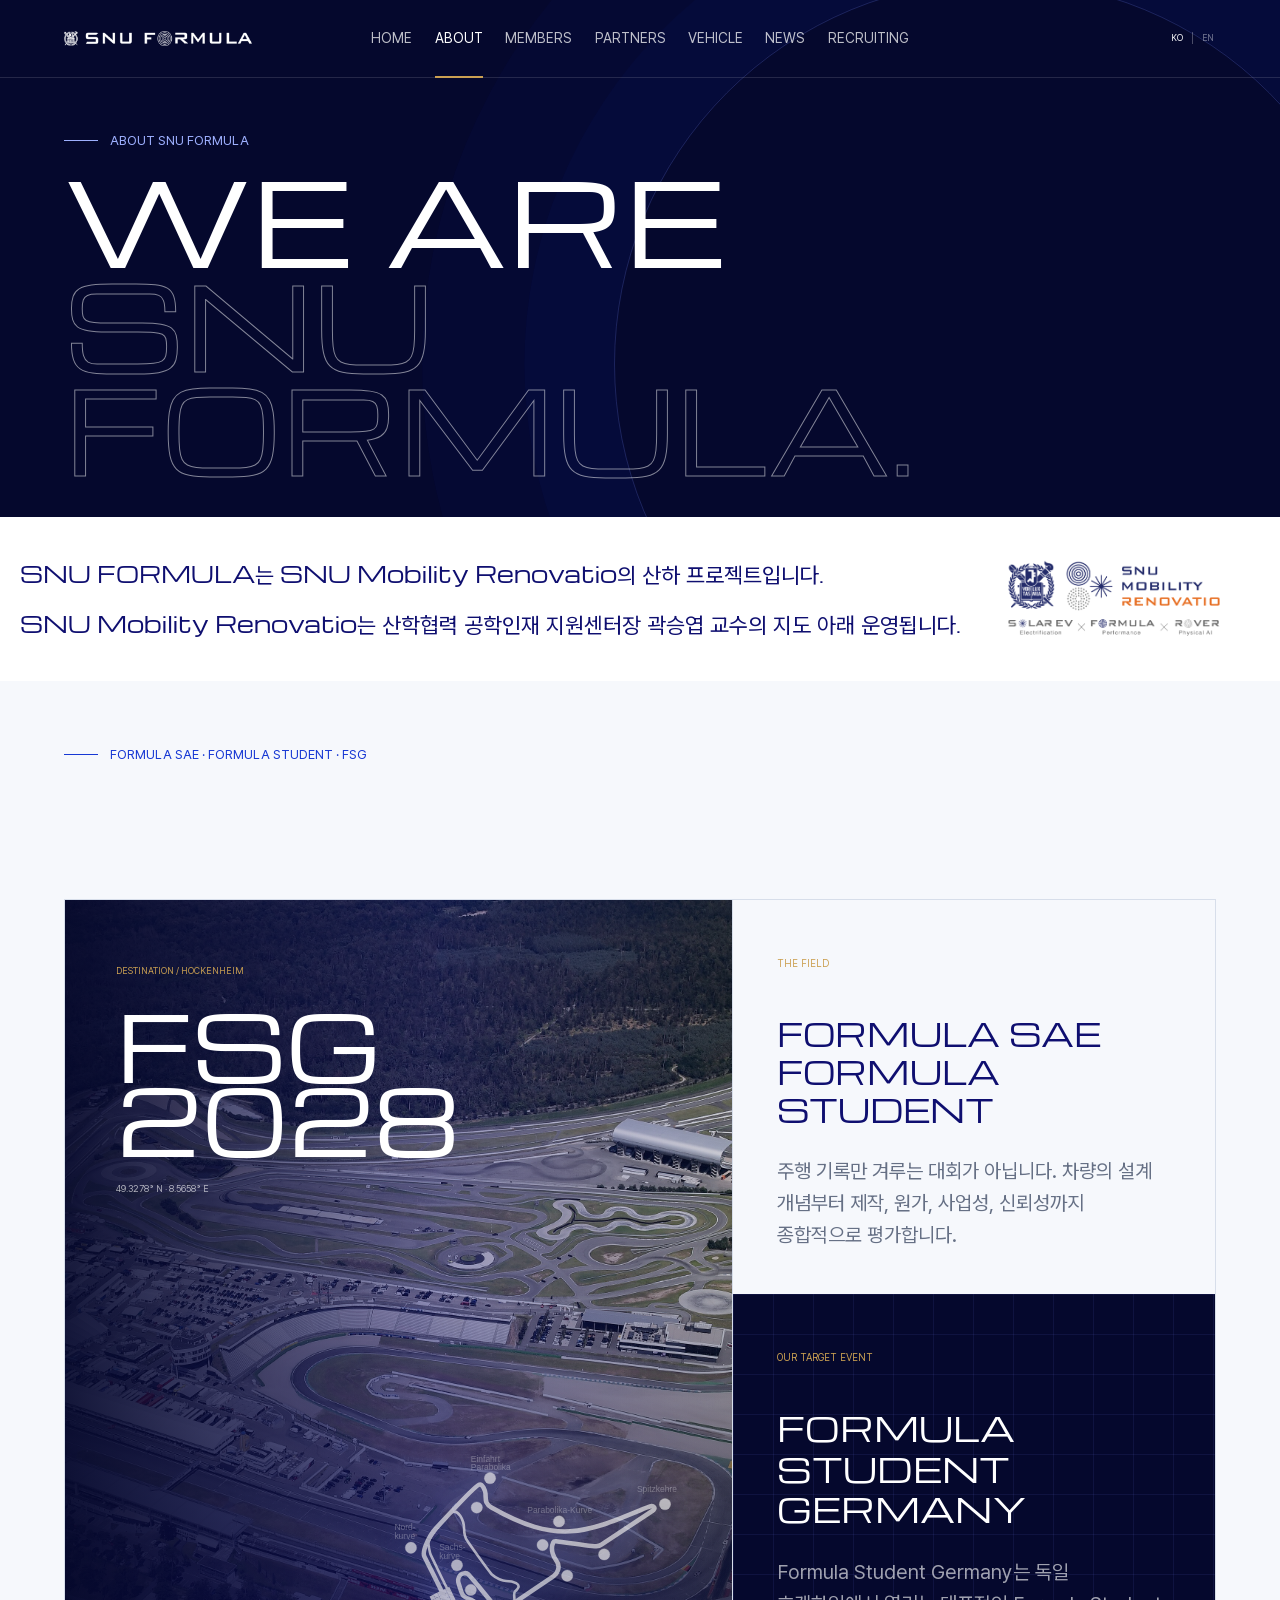
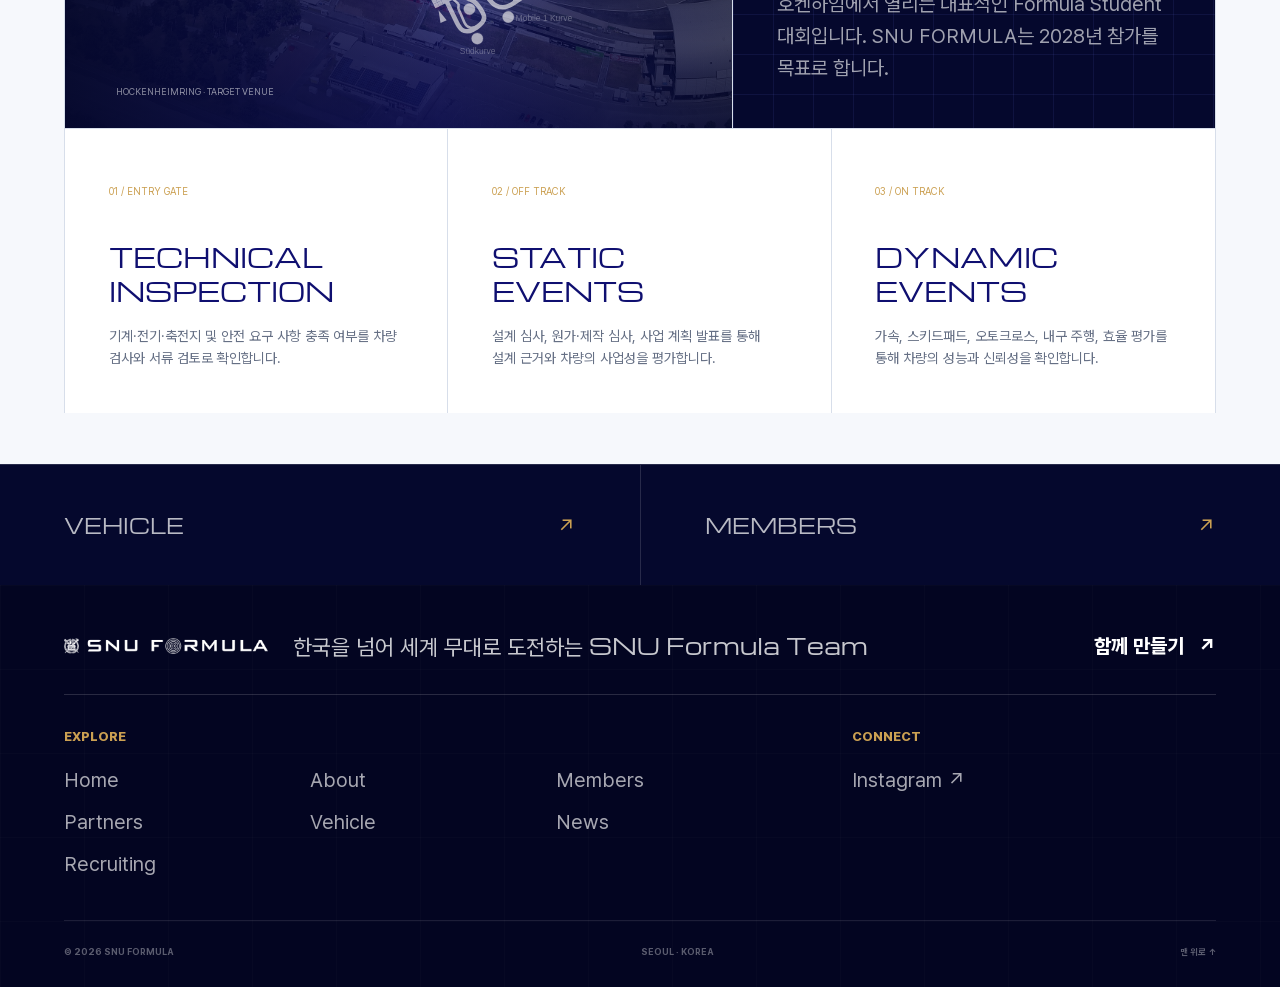
==== about/index.html @ 7030a5b3 "Polish copy and portraits and add recruitment status controls" ====
<!doctype html>
<html lang="ko">
  <head>
    <meta charset="utf-8">
    <meta name="viewport" content="width=device-width, initial-scale=1">
    <meta name="theme-color" content="#05082D">
    <meta name="description" content="SNU FORMULA 소개와 Formula SAE·Formula Student Germany 안내">
    <script>
      try {
        document.documentElement.lang =
          localStorage.getItem("snu-formula-language") || "ko";
      } catch (error) {
        document.documentElement.lang = "ko";
      }
    </script>
    <link rel="icon" href="/assets/logos/snu-formula-blue.png">
    <link rel="stylesheet" href="/assets/styles.css?v=20261012-8">
    <title>About | SNU FORMULA</title>
  </head>
  <body
    data-page="about"
    data-title-ko="About | SNU FORMULA"
    data-title-en="About | SNU FORMULA"
    data-description-ko="SNU FORMULA 소개와 Formula SAE·Formula Student Germany 안내."
    data-description-en="An introduction to SNU FORMULA, Formula SAE, and Formula Student Germany."
  >
    <a class="skip-link" href="#main">
      <span class="lang lang-ko">본문으로 이동</span>
      <span class="lang lang-en">Skip to content</span>
    </a>

    <main id="main" class="site-main">
      <section class="page-hero about-hero" id="top" aria-labelledby="about-title">
        <div class="hero-grid" aria-hidden="true"></div>
        <div class="container">
          <div class="eyebrow light">ABOUT SNU FORMULA</div>
          <h1 class="page-hero-title technical" id="about-title">
            WE ARE<br><span class="line">SNU FORMULA.</span>
          </h1>
        </div>
      </section>

      <section class="section about-affiliation" aria-label="SNU Mobility Renovatio">
        <div class="container about-affiliation-grid">
          <div class="about-affiliation-copy">
            <p><span class="lang lang-ko">SNU FORMULA는 SNU Mobility Renovatio의 산하 프로젝트입니다.</span><span class="lang lang-en">SNU FORMULA is a project under SNU Mobility Renovatio.</span></p>
            <p><span class="lang lang-ko">SNU Mobility Renovatio는 산학협력 공학인재 지원센터장 곽승엽 교수의 지도 아래 운영됩니다.</span><span class="lang lang-en">SNU Mobility Renovatio is advised by Professor Seung Yeop Kwak, Director of the University–Industry Liaison Center for Engineers.</span></p>
          </div>
          <div class="about-affiliation-logo"><img src="/assets/logos/snu-mobility-renovatio.png" alt="SNU Mobility Renovatio"></div>
        </div>
      </section>

      <section class="section paper" id="road-context" aria-label="Formula SAE, Formula Student, and FSG 2028">
        <div class="container">
          <div class="section-head">
            <div data-reveal>
              <div class="eyebrow">FORMULA SAE · FORMULA STUDENT · FSG</div>
            </div>
            <p data-reveal data-reveal-delay="1">
              <span class="lang lang-ko">Formula SAE와 Formula Student는 대학생 팀이 포뮬러형 차량을 직접 설계·제작·시험하고 전문가의 평가를 받는 국제 공학 경진대회입니다.</span>
              <span class="lang lang-en">Formula SAE and Formula Student are international engineering competitions in which university teams design, build, and test formula-style vehicles and present their work to expert judges.</span>
            </p>
          </div>
          <div class="competition-showcase">
            <figure class="competition-visual" data-reveal>
              <img class="competition-photo" src="/assets/img/fsg/hockenheim-aerial-2024.jpg" alt="Aerial view of Hockenheimring, the venue of Formula Student Germany">
              <div class="competition-photo-shade" aria-hidden="true"></div>
              <img class="competition-track" src="/assets/img/fsg/hockenheim-track.svg" alt="" aria-hidden="true">
              <div class="competition-visual-copy">
                <span>DESTINATION / HOCKENHEIM</span>
                <strong>FSG<br>2028</strong>
                <small>49.3278° N · 8.5658° E</small>
              </div>
              <figcaption>HOCKENHEIMRING · TARGET VENUE</figcaption>
            </figure>
            <div class="competition-family">
              <article class="competition-intro" data-reveal>
                <span>THE FIELD</span>
                <h3>FORMULA SAE<br>FORMULA STUDENT</h3>
                <p>
                  <span class="lang lang-ko">주행 기록만 겨루는 대회가 아닙니다. 차량의 설계 개념부터 제작, 원가, 사업성, 신뢰성까지 종합적으로 평가합니다.</span>
                  <span class="lang lang-en">This is more than a race against the clock. Teams present and defend their vehicles’ design, manufacturing, cost, business viability, and reliability.</span>
                </p>
              </article>
              <article class="competition-target" data-reveal data-reveal-delay="1">
                <span>OUR TARGET EVENT</span>
                <strong>FORMULA STUDENT<br>GERMANY</strong>
                <p>
                  <span class="lang lang-ko">Formula Student Germany는 독일 호켄하임에서 열리는 대표적인 Formula Student 대회입니다. SNU FORMULA는 2028년 참가를 목표로 합니다.</span>
                  <span class="lang lang-en">
                    Formula Student Germany is a leading Formula Student competition
                    held at Hockenheim. SNU FORMULA is targeting the 2028 event.
                  </span>
                </p>
              </article>
            </div>
          </div>
          <div class="competition-gates" aria-label="Formula Student competition structure">
            <article class="competition-gate" data-reveal>
              <span>01 / ENTRY GATE</span>
              <h3>TECHNICAL<br>INSPECTION</h3>
              <p>
                <span class="lang lang-ko">기계·전기·축전지 및 안전 요구 사항 충족 여부를 차량 검사와 서류 검토로 확인합니다.</span>
                <span class="lang lang-en">Vehicles and documentation are checked for compliance with mechanical, electrical, accumulator, and safety requirements.</span>
              </p>
            </article>
            <article class="competition-gate" data-reveal data-reveal-delay="1">
              <span>02 / OFF TRACK</span>
              <h3>STATIC<br>EVENTS</h3>
              <p>
                <span class="lang lang-ko">설계 심사, 원가·제작 심사, 사업 계획 발표를 통해 설계 근거와 차량의 사업성을 평가합니다.</span>
                <span class="lang lang-en">Engineering Design, Cost &amp; Manufacturing, and Business Plan assess the reasoning behind the design and its commercial viability.</span>
              </p>
            </article>
            <article class="competition-gate" data-reveal data-reveal-delay="2">
              <span>03 / ON TRACK</span>
              <h3>DYNAMIC<br>EVENTS</h3>
              <p>
                <span class="lang lang-ko">가속, 스키드패드, 오토크로스, 내구 주행, 효율 평가를 통해 차량의 성능과 신뢰성을 확인합니다.</span>
                <span class="lang lang-en">Acceleration, Skid Pad, Autocross, Endurance, and Efficiency assess vehicle performance and reliability.</span>
              </p>
            </article>
          </div>
        </div>
      </section>

      <nav class="page-jump" aria-label="Continue exploring">
        <a href="/vehicle/">
          <span class="page-jump-label">VEHICLE</span>
          <span aria-hidden="true">↗</span>
        </a>
        <a href="/team/">
          <span class="page-jump-label">MEMBERS</span>
          <span aria-hidden="true">↗</span>
        </a>
      </nav>
    </main>

    <script src="/assets/site.js?v=20261012-8" defer></script>
  </body>
</html>
---- assets/styles.css ----
@font-face {
  font-family: "Pretendard Variable";
  font-style: normal;
  font-weight: 45 920;
  font-display: swap;
  src: url("/assets/fonts/PretendardVariable.woff2") format("woff2-variations");
}

@font-face {
  font-family: Michroma;
  font-style: normal;
  font-weight: 400;
  font-display: swap;
  src: url("/assets/fonts/Michroma-Regular.ttf") format("truetype");
}

:root {
  --navy: #0f0f70;
  --deep: #05082d;
  --blue: #1738d4;
  --gold: #cba052;
  --white: #ffffff;
  --paper: #f6f8fc;
  --ink: #121826;
  --graphite: #2b303b;
  --muted: #667085;
  --line: #d7deea;
  --header-h: 78px;
  --content: 1440px;
  --gutter: clamp(20px, 5vw, 80px);
  --section-space: clamp(36px, 4vw, 60px);
  --radius-sm: 8px;
  --radius-md: 16px;
  --radius-lg: 28px;
  --ease: cubic-bezier(0.22, 1, 0.36, 1);
  --font-site: "Pretendard Variable", sans-serif;
  --font-brand: Michroma, "Pretendard Variable", sans-serif;
}

*,
*::before,
*::after {
  box-sizing: border-box;
}

html {
  scroll-behavior: smooth;
  background: var(--deep);
}

html[lang="ko"] .lang-en,
html[lang="en"] .lang-ko {
  display: none !important;
}

body {
  margin: 0;
  color: var(--ink);
  background: var(--white);
  font-family: var(--font-site);
  font-synthesis: none;
  font-size: 20px;
  line-height: 1.6;
  letter-spacing: 0;
  word-break: keep-all;
  overflow-x: hidden;
  opacity: 1;
}

body.menu-open {
  overflow: hidden;
}

img,
svg {
  display: block;
  max-width: 100%;
}

/* One mask cut straight from the official lockup, so crest-to-SNU and
   SNU-to-FORMULA spacing is whatever the artwork says rather than something
   reassembled from three separate pieces. Aspect ratio is the artwork's own
   ink bounding box (7930 x 622). */
.snu-formula-wordmark {
  --wordmark-color: var(--white);
  display: block;
  width: 100%;
  aspect-ratio: 7930 / 622;
  background: var(--wordmark-color);
  -webkit-mask: url("/assets/logos/snu-formula-lockup.png") left center / contain no-repeat;
  mask: url("/assets/logos/snu-formula-lockup.png") left center / contain no-repeat;
}

.snu-formula-wordmark.pale {
  --wordmark-color: #aebbff;
}

.snu-formula-wordmark.gold {
  --wordmark-color: var(--gold);
}

.snu-formula-wordmark.navy {
  --wordmark-color: var(--navy);
}

.youngone-wordmark {
  display: block;
  width: 130px;
  aspect-ratio: 1600 / 159;
  background: #1d2a50;
  -webkit-mask: url("/assets/sponsors/youngone-official.png") center / contain no-repeat;
  mask: url("/assets/sponsors/youngone-official.png") center / contain no-repeat;
}

button,
a {
  -webkit-tap-highlight-color: transparent;
}

button {
  color: inherit;
  font: inherit;
}

a {
  color: inherit;
  text-decoration: none;
}

p,
h1,
h2,
h3,
h4 {
  margin: 0;
}

h1,
h2,
h3,
h4 {
  font-family: var(--font-brand);
}

ul {
  margin: 0;
  padding: 0;
  list-style: none;
}

:focus-visible {
  outline: 3px solid var(--gold);
  outline-offset: 4px;
}

::selection {
  color: var(--white);
  background: var(--blue);
}

/* Opening logo animation. Injected by site.js only on the first page view of
   a session, so no-JS and reduced-motion visitors never see it. */
.intro-veil {
  position: fixed;
  z-index: 4000;
  inset: 0;
  display: grid;
  place-items: center;
  background: var(--deep);
  opacity: 1;
  transition: opacity 0.8s var(--ease);
}

.intro-veil.is-leaving {
  opacity: 0;
  pointer-events: none;
}

.intro-mark {
  width: min(64vw, 520px);
  animation: intro-mark-in 1.15s var(--ease) both;
}

@keyframes intro-mark-in {
  from {
    opacity: 0;
    transform: scale(0.93);
  }
  to {
    opacity: 1;
    transform: scale(1);
  }
}

body.intro-active {
  overflow: hidden;
}

.skip-link {
  position: fixed;
  z-index: 3000;
  top: 12px;
  left: 12px;
  padding: 12px 18px;
  color: var(--deep);
  background: var(--white);
  transform: translateY(-150%);
  transition: transform 0.2s ease;
}

.skip-link:focus {
  transform: translateY(0);
}

.site-header {
  position: fixed;
  z-index: 1000;
  top: 0;
  left: 0;
  display: grid;
  width: 100%;
  height: var(--header-h);
  padding: 0 var(--gutter);
  grid-template-columns: 1fr auto 1fr;
  column-gap: clamp(12px, 1.5vw, 24px);
  align-items: center;
  color: var(--white);
  border-bottom: 1px solid rgba(255, 255, 255, 0.13);
  transition:
    height 0.3s ease,
    background 0.3s ease,
    backdrop-filter 0.3s ease;
}

.site-header.is-scrolled {
  height: 68px;
  background: rgba(5, 8, 45, 0.91);
  backdrop-filter: blur(18px);
}

.brand-link {
  width: clamp(188px, 14vw, 225px);
}

.footer-logo {
  width: clamp(188px, 16vw, 252px);
}

.brand-link .snu-formula-wordmark,
.footer-logo .snu-formula-wordmark {
  width: 100%;
}

.desktop-nav {
  display: flex;
  height: 100%;
  align-items: center;
  gap: clamp(14px, 1.75vw, 30px);
}

.desktop-nav a {
  position: relative;
  display: flex;
  height: 100%;
  align-items: center;
  color: rgba(255, 255, 255, 0.74);
  font-family: var(--font-site);
  font-size: 14px;
  font-weight: 400;
}

.desktop-nav a::after {
  position: absolute;
  right: 0;
  bottom: -1px;
  left: 0;
  height: 2px;
  background: var(--gold);
  content: "";
  transform: scaleX(0);
  transform-origin: right;
  transition: transform 0.3s var(--ease);
}

.desktop-nav a:hover,
.desktop-nav a[aria-current="page"] {
  color: var(--white);
}

.desktop-nav a:hover::after,
.desktop-nav a[aria-current="page"]::after {
  transform: scaleX(1);
  transform-origin: left;
}

.header-actions {
  display: flex;
  justify-content: flex-end;
  align-items: center;
  gap: 22px;
}

.language-switch {
  display: flex;
  align-items: center;
  gap: 7px;
  font-family: var(--font-site);
}

.language-switch span {
  width: 1px;
  height: 12px;
  background: rgba(255, 255, 255, 0.28);
}

.language-switch button {
  padding: 8px 2px;
  color: rgba(255, 255, 255, 0.46);
  border: 0;
  background: transparent;
  font-size: 9px;
  font-weight: 400;
  cursor: pointer;
}

.language-switch button[aria-pressed="true"] {
  color: var(--white);
}

.menu-button {
  display: none;
  width: 46px;
  height: 46px;
  padding: 0;
  border: 0;
  background: transparent;
  cursor: pointer;
}

.menu-button span {
  display: block;
  width: 26px;
  height: 2px;
  margin: 6px auto;
  background: var(--white);
  transition: transform 0.3s var(--ease);
}

.menu-open .menu-button span:first-child {
  transform: translateY(4px) rotate(45deg);
}

.menu-open .menu-button span:last-child {
  transform: translateY(-4px) rotate(-45deg);
}

.mobile-menu {
  position: fixed;
  z-index: 900;
  inset: 0;
  display: none;
  padding: calc(var(--header-h) + 40px) var(--gutter) 34px;
  color: var(--white);
  background: var(--deep);
  opacity: 0;
  overflow-y: auto;
  pointer-events: none;
  transition: opacity 0.25s ease;
}

.mobile-menu-grid,
.footer-gridlines {
  position: absolute;
  inset: 0;
  opacity: 0.24;
  background-image:
    linear-gradient(rgba(255, 255, 255, 0.07) 1px, transparent 1px),
    linear-gradient(90deg, rgba(255, 255, 255, 0.07) 1px, transparent 1px);
  background-size: 84px 84px;
  pointer-events: none;
}

.mobile-menu nav,
.mobile-menu-foot {
  position: relative;
  z-index: 1;
}

.mobile-menu nav a {
  display: grid;
  padding: 16px 0;
  grid-template-columns: 44px 1fr;
  align-items: center;
  border-bottom: 1px solid rgba(255, 255, 255, 0.15);
  font-family: var(--font-brand);
  font-size: clamp(28px, 8vw, 48px);
  font-weight: 700;
}

.mobile-menu nav a > span:first-child {
  color: var(--gold);
  font-family: var(--font-site);
  font-size: 10px;
}

.mobile-menu-foot {
  display: flex;
  margin-top: auto;
  justify-content: space-between;
  gap: 20px;
  color: rgba(255, 255, 255, 0.5);
  font-family: var(--font-site);
  font-size: 9px;
  font-weight: 700;
}

.scroll-progress {
  position: fixed;
  z-index: 1100;
  top: 0;
  left: 0;
  width: 100%;
  height: 2px;
  pointer-events: none;
}

.scroll-progress span {
  display: block;
  width: 100%;
  height: 100%;
  background: var(--gold);
  transform: scaleX(0);
  transform-origin: left;
}

.site-main {
  overflow: clip;
}

.container {
  width: min(calc(100% - var(--gutter) * 2), var(--content));
  margin: 0 auto;
}

.section {
  position: relative;
  padding: var(--section-space) 0;
}

.section.paper {
  background: var(--paper);
}

.section.dark {
  color: var(--white);
  background: var(--deep);
}

.section.navy {
  color: var(--white);
  background: var(--navy);
}

/* Headings run full width and the supporting line sits underneath, so long
   Korean titles are never squeezed into a narrow column. */
.section-head {
  display: block;
  margin-bottom: clamp(20px, 2.5vw, 32px);
}

.section-head.compact {
  margin-bottom: 36px;
}

.section-head p {
  max-width: 640px;
  margin-top: clamp(20px, 2vw, 30px);
  color: var(--muted);
  font-size: clamp(18px, 1.5vw, 22px);
}

.dark .section-head p,
.navy .section-head p {
  color: rgba(255, 255, 255, 0.62);
}

.eyebrow {
  display: inline-flex;
  margin-bottom: 16px;
  align-items: center;
  gap: 12px;
  color: var(--blue);
  font-family: var(--font-site);
  font-size: clamp(13px, 1vw, 15px);
  font-weight: 400;
  line-height: 1.5;
}

.eyebrow::before {
  width: 34px;
  height: 1px;
  background: currentColor;
  content: "";
}

.eyebrow.light {
  color: #9eb0ff;
}

.eyebrow.gold {
  color: var(--gold);
}

.display {
  max-width: 1100px;
  font-size: clamp(44px, 6.7vw, 110px);
  font-weight: 800;
  line-height: 0.96;
}

.display span {
  color: var(--blue);
}

.section-title {
  max-width: 940px;
  color: var(--navy);
  font-size: clamp(36px, 4.8vw, 76px);
  font-weight: 800;
  line-height: 1.07;
}

.dark .section-title,
.navy .section-title {
  color: var(--white);
}

.section-title .accent {
  color: var(--blue);
}

@media (min-width: 761px) {
  html[lang="en"] .section-head .section-title {
    font-size: clamp(34px, 3.7vw, 60px);
  }
}

.dark .section-title .accent,
.navy .section-title .accent {
  color: #91a6ff;
}
.mini-label,
.source-note {
  color: var(--blue);
  font-family: var(--font-site);
  font-size: 10px;
  font-weight: 400;
}

.source-note {
  margin-top: 24px;
  color: var(--muted);
  text-align: right;
}

.technical {
  font-family: var(--font-brand);
}

.button-row {
  display: flex;
  margin-top: 28px;
  flex-wrap: wrap;
  gap: 12px;
}

.button {
  position: relative;
  display: inline-flex;
  min-height: 52px;
  padding: 0 24px;
  align-items: center;
  justify-content: center;
  gap: 18px;
  overflow: hidden;
  border: 1px solid transparent;
  font-family: var(--font-site);
  font-size: 12px;
  font-weight: 800;
  transition:
    transform 0.2s ease,
    background 0.2s ease,
    color 0.2s ease;
}

.button:hover {
  transform: translateY(-2px);
}

.button.primary {
  color: var(--white);
  background: var(--blue);
}

.button.primary:hover {
  background: var(--navy);
}

.button.light {
  color: var(--deep);
  background: var(--white);
}

.button.outline {
  color: var(--white);
  border-color: rgba(255, 255, 255, 0.38);
  background: rgba(255, 255, 255, 0.04);
}
.text-link {
  display: inline-flex;
  align-items: center;
  gap: 14px;
  color: var(--navy);
  font-weight: 750;
}

.text-link span {
  transition: transform 0.2s ease;
}

.text-link:hover span {
  transform: translate(3px, -3px);
}

.text-link.light {
  color: var(--white);
}

[data-reveal] {
  opacity: 0;
  transform: translateY(26px);
  transition:
    opacity 0.75s var(--ease),
    transform 0.75s var(--ease);
}

[data-reveal].is-visible {
  opacity: 1;
  transform: translateY(0);
}

[data-reveal-delay="1"] {
  transition-delay: 0.1s;
}

[data-reveal-delay="2"] {
  transition-delay: 0.2s;
}

[data-reveal-delay="3"] {
  transition-delay: 0.3s;
}

.hero {
  position: relative;
  min-height: 100svh;
  color: var(--white);
  background: var(--deep);
  isolation: isolate;
}

.hero::before {
  position: absolute;
  z-index: -2;
  inset: 0;
  background:
    linear-gradient(90deg, rgba(5, 8, 45, 0.97) 0%, rgba(5, 8, 45, 0.82) 42%, rgba(5, 8, 45, 0.08) 78%),
    radial-gradient(circle at 73% 40%, rgba(23, 56, 212, 0.22), transparent 44%);
  content: "";
}

.hero-grid {
  position: absolute;
  z-index: -1;
  inset: 0;
  overflow: hidden;
  opacity: 0.25;
  background-image:
    linear-gradient(rgba(90, 113, 255, 0.15) 1px, transparent 1px),
    linear-gradient(90deg, rgba(90, 113, 255, 0.15) 1px, transparent 1px);
  background-size: 92px 92px;
  mask-image: linear-gradient(to right, transparent 8%, black 62%, transparent);
}

.hero-beam {
  position: absolute;
  z-index: 1;
  top: 10%;
  bottom: 12%;
  left: 60%;
  width: 1px;
  background: linear-gradient(transparent, rgba(132, 155, 255, 0.8), transparent);
  box-shadow: 0 0 22px rgba(60, 91, 255, 0.7);
  animation: beamTravel 7s ease-in-out infinite alternate;
}

@keyframes beamTravel {
  from {
    transform: translateX(-90px);
  }
  to {
    transform: translateX(130px);
  }
}

.hero-inner {
  position: relative;
  z-index: 3;
  display: grid;
  width: min(calc(100% - var(--gutter) * 2), var(--content));
  min-height: 100svh;
  margin: 0 auto;
  padding-top: calc(var(--header-h) + 72px);
  padding-bottom: 84px;
  grid-template-columns: minmax(0, 0.9fr) minmax(560px, 1.2fr);
  align-items: center;
}

.hero-copy {
  position: relative;
  z-index: 5;
  max-width: 720px;
}

.hero-brand-name {
  display: block;
  width: clamp(245px, 22vw, 390px);
  margin-bottom: 12px;
}

.hero-title {
  font-size: clamp(52px, 6.7vw, 112px);
  font-weight: 800;
  line-height: 0.94;
}

.hero-title .outline {
  color: transparent;
  -webkit-text-stroke: 1px rgba(255, 255, 255, 0.62);
}

.hero-subtitle {
  max-width: 590px;
  margin-top: 28px;
  color: rgba(255, 255, 255, 0.68);
  font-size: clamp(16px, 1.25vw, 20px);
}

.hero-visual {
  position: absolute;
  z-index: 2;
  inset: 0;
  width: 100%;
  height: 100%;
  overflow: hidden;
}

.hero-visual picture {
  position: absolute;
  inset: 0;
}

/* Framed on the gate and biased upward, so the tower survives when the hero
   runs taller than the picture. It drifts in rather than panning. */
.hero-campus-pan {
  position: absolute;
  inset: 0;
  width: 100%;
  max-width: none;
  height: 100%;
  object-fit: cover;
  object-position: 50% 38%;
  backface-visibility: hidden;
  transform-origin: 50% 40%;
  will-change: transform;
  animation: homeGateDrift 22s cubic-bezier(0.4, 0, 0.3, 1) infinite alternate;
}

@keyframes homeGateDrift {
  from {
    transform: scale(1.02);
  }
  to {
    transform: scale(1.1);
  }
}
.hero-visual::after {
  position: absolute;
  inset: 0;
  background:
    linear-gradient(90deg, rgba(3, 5, 35, 0.82) 0%, rgba(3, 5, 35, 0.52) 40%, rgba(3, 5, 35, 0.14) 70%, rgba(3, 5, 35, 0.28) 100%),
    linear-gradient(rgba(3, 5, 35, 0.4), transparent 42%, rgba(3, 5, 35, 0.5));
  content: "";
}

.hero-index {
  position: absolute;
  z-index: 5;
  bottom: 38px;
  left: var(--gutter);
  display: flex;
  gap: 36px;
}

.hero-index div {
  display: grid;
  gap: 3px;
}

.hero-index strong {
  font-family: var(--font-site);
  font-size: 10px;
  font-weight: 400;
}

.hero-index span {
  color: rgba(255, 255, 255, 0.4);
  font-size: 10px;
}

.page-hero {
  position: relative;
  min-height: 0;
  padding: calc(var(--header-h) + 40px) 0 40px;
  display: flex;
  align-items: flex-end;
  overflow: hidden;
  color: var(--white);
  background: var(--deep);
}

.page-hero::after {
  position: absolute;
  right: -8vw;
  bottom: -18vw;
  width: 60vw;
  aspect-ratio: 1;
  border: 1px solid rgba(105, 128, 255, 0.23);
  border-radius: 50%;
  box-shadow:
    0 0 0 7vw rgba(23, 56, 212, 0.04),
    0 0 0 15vw rgba(23, 56, 212, 0.03);
  content: "";
}

.page-hero .container {
  position: relative;
  z-index: 2;
}

.page-hero-title {
  max-width: 1180px;
  font-size: clamp(58px, 9vw, 142px);
  font-weight: 800;
  line-height: 0.9;
}

.page-hero-title .line {
  color: transparent;
  -webkit-text-stroke: 1px rgba(255, 255, 255, 0.5);
}

.page-hero-bottom {
  margin-top: clamp(36px, 4vw, 58px);
}

.page-hero-bottom p {
  max-width: 620px;
  color: rgba(255, 255, 255, 0.62);
  font-size: clamp(19px, 1.6vw, 22px);
}

.partner-band {
  position: relative;
  z-index: 5;
  color: var(--ink);
  border: 0;
  background: linear-gradient(180deg, var(--white) 0%, var(--white) 58%, var(--paper) 100%);
}

.partner-band .container {
  display: grid;
  grid-template-columns: 175px 1fr;
  align-items: stretch;
}

.partner-band-label {
  display: flex;
  padding: 26px 20px 26px 0;
  align-items: center;
  color: var(--muted);
  font-family: var(--font-site);
  font-size: 10px;
  font-weight: 800;
}

.partner-marquee {
  min-width: 0;
  overflow: hidden;
  mask-image: linear-gradient(90deg, transparent, black 3%, black 97%, transparent);
}

.partner-track {
  display: flex;
  width: max-content;
  animation: partnerLoop 30s linear infinite;
  will-change: transform;
}

.partner-marquee:hover .partner-track,
.partner-marquee:focus-within .partner-track {
  animation-play-state: paused;
}

.partner-group {
  display: flex;
  width: max-content;
}

@keyframes partnerLoop {
  to {
    transform: translate3d(-50%, 0, 0);
  }
}

.partner-logo {
  display: flex;
  width: clamp(174px, 14vw, 216px);
  min-height: 92px;
  flex: 0 0 clamp(174px, 14vw, 216px);
  padding: 24px 20px;
  align-items: center;
  justify-content: center;
  transition: opacity 0.25s ease;
}

.partner-logo:hover {
  opacity: 0.68;
}

.partner-logo img {
  width: 130px;
  height: 34px;
  max-width: 130px;
  max-height: 34px;
  object-fit: contain;
}

.partner-logo.yongsan img {
  width: 150px;
  height: 40px;
  max-width: 150px;
  max-height: 40px;
}

.home-intro {
  padding-top: clamp(44px, 4vw, 64px);
  padding-bottom: clamp(44px, 4vw, 64px);
}

.home-vehicle-teaser {
  display: grid;
  min-height: 430px;
  overflow: hidden;
  color: var(--white);
  background: var(--deep);
  grid-template-columns: minmax(310px, 0.8fr) minmax(0, 1.2fr);
}

.home-vehicle-copy {
  position: relative;
  z-index: 2;
  display: flex;
  padding: clamp(38px, 4.5vw, 68px);
  flex-direction: column;
  justify-content: center;
  background:
    linear-gradient(135deg, rgba(35, 66, 221, 0.76), rgba(15, 15, 112, 0.52) 58%, rgba(5, 8, 45, 0.86));
}

.home-vehicle-copy h2 {
  margin-top: 28px;
  font-family: var(--font-brand);
  font-size: clamp(34px, 4vw, 62px);
  font-weight: 400;
  line-height: 1.03;
}

.home-vehicle-copy h2 span {
  color: #93a8ff;
}

.home-vehicle-copy p {
  max-width: 520px;
  margin-top: 24px;
  color: rgba(255, 255, 255, 0.64);
}

.home-vehicle-copy .text-link {
  margin-top: 28px;
}

.home-vehicle-media {
  position: relative;
  display: block;
  min-width: 0;
  overflow: hidden;
  color: var(--white);
  background: #03051f;
}

.home-vehicle-media::after {
  position: absolute;
  inset: 0;
  background:
    linear-gradient(90deg, rgba(5, 8, 45, 0.7), transparent 34%),
    linear-gradient(0deg, rgba(5, 8, 45, 0.72), transparent 38%);
  content: "";
}

.home-vehicle-media img {
  width: 100%;
  height: 100%;
  object-fit: cover;
  object-position: 66% center;
  transform: scale(1.01);
  transition: transform 0.9s var(--ease);
}

.home-vehicle-media:hover img {
  transform: scale(1.045);
}

.home-vehicle-media > span {
  position: absolute;
  z-index: 1;
  right: 28px;
  bottom: 24px;
  color: rgba(255, 255, 255, 0.7);
  font-family: var(--font-site);
  font-size: clamp(8px, 0.62vw, 10px);
}

.status {
  display: inline-flex;
  margin-top: 24px;
  padding: 7px 10px;
  gap: 7px;
  align-items: center;
  color: rgba(255, 255, 255, 0.62);
  border: 1px solid rgba(255, 255, 255, 0.16);
  font-family: var(--font-site);
  font-size: 7px;
  font-weight: 400;
}

.status::before {
  width: 6px;
  height: 6px;
  border-radius: 50%;
  background: currentColor;
  content: "";
}

@keyframes roadmap-detail-in {
  from {
    opacity: 0;
    transform: translateY(14px);
  }

  to {
    opacity: 1;
    transform: translateY(0);
  }
}

@keyframes scan {
  to {
    left: 120%;
  }
}

/* Plain "where to next" row at the foot of a page: destination and an arrow,
   nothing else. */
.page-jump {
  display: grid;
  grid-template-columns: 1fr 1fr;
  border-top: 1px solid rgba(255, 255, 255, 0.14);
  background: var(--deep);
}

.page-jump a {
  display: flex;
  padding: clamp(30px, 3.4vw, 52px) var(--gutter);
  align-items: center;
  justify-content: space-between;
  gap: 20px;
  color: rgba(255, 255, 255, 0.72);
  font-family: var(--font-brand);
  font-size: clamp(15px, 1.6vw, 24px);
  transition:
    color 0.3s ease,
    background 0.3s ease;
}

.page-jump a + a {
  border-left: 1px solid rgba(255, 255, 255, 0.14);
}

.page-jump a:hover {
  color: var(--white);
  background: var(--navy);
}

.page-jump a span[aria-hidden] {
  color: var(--gold);
}

.competition-showcase {
  display: grid;
  border: 1px solid var(--line);
  grid-template-columns: minmax(0, 1.16fr) minmax(420px, 0.84fr);
}

.competition-visual {
  position: relative;
  min-height: 660px;
  margin: 0;
  overflow: hidden;
  color: var(--white);
  background: var(--deep);
}

.competition-photo,
.competition-photo-shade {
  position: absolute;
  inset: 0;
  width: 100%;
  height: 100%;
}

.competition-photo {
  object-fit: cover;
  object-position: 48% center;
  filter: saturate(0.76) contrast(1.08);
  transform: scale(1.035);
  transition: transform 8s var(--ease);
}

.competition-visual:hover .competition-photo {
  transform: scale(1.085);
}

.competition-photo-shade {
  z-index: 1;
  background:
    linear-gradient(90deg, rgba(5, 8, 45, 0.92), rgba(15, 15, 112, 0.42) 56%, rgba(5, 8, 45, 0.2)),
    linear-gradient(0deg, rgba(5, 8, 45, 0.9), transparent 56%);
}

.competition-track {
  position: absolute;
  z-index: 2;
  right: clamp(28px, 4vw, 60px);
  bottom: 64px;
  width: min(44%, 330px);
  opacity: 0.62;
  filter: brightness(0) invert(1) drop-shadow(0 0 16px rgba(126, 150, 255, 0.55));
}

.competition-visual-copy {
  position: absolute;
  z-index: 3;
  top: clamp(32px, 4vw, 62px);
  left: clamp(30px, 4vw, 60px);
}

.competition-visual-copy span,
.competition-visual-copy small,
.competition-visual figcaption {
  font-family: var(--font-site);
  font-size: clamp(9px, 0.72vw, 11px);
  font-weight: 400;
}

.competition-visual-copy span {
  color: var(--gold);
}

.competition-visual-copy strong {
  display: block;
  margin-top: 24px;
  font-family: var(--font-brand);
  font-size: clamp(62px, 7vw, 112px);
  line-height: 0.82;
}

.competition-visual-copy small {
  display: block;
  margin-top: 28px;
  color: rgba(255, 255, 255, 0.65);
}

.competition-visual figcaption {
  position: absolute;
  z-index: 3;
  bottom: 28px;
  left: clamp(30px, 4vw, 60px);
  color: rgba(255, 255, 255, 0.55);
}

.competition-family {
  display: grid;
  border-left: 1px solid var(--line);
  grid-template-columns: 1fr;
}

.competition-intro,
.competition-target {
  min-height: 330px;
  padding: clamp(30px, 3.4vw, 50px);
}

.competition-target {
  color: var(--white);
  background:
    linear-gradient(rgba(113, 133, 255, 0.09) 1px, transparent 1px),
    linear-gradient(90deg, rgba(113, 133, 255, 0.09) 1px, transparent 1px),
    var(--deep);
  background-size: 40px 40px;
}

.competition-intro > span,
.competition-target > span,
.competition-gate > span {
  color: var(--gold);
  font-family: var(--font-site);
  font-size: clamp(10px, 0.72vw, 12px);
  font-weight: 400;
}

.competition-intro h3 {
  margin-top: 38px;
  color: var(--navy);
  font-family: var(--font-brand);
  font-size: clamp(24px, 2.4vw, 38px);
  font-weight: 400;
  line-height: 1.25;
}

.competition-target strong {
  display: block;
  margin-top: 34px;
  font-family: var(--font-brand);
  font-size: clamp(58px, 7vw, 104px);
  line-height: 0.82;
}

.competition-showcase .competition-target strong {
  margin-top: 38px;
  font-family: var(--font-brand);
  font-size: clamp(25px, 2.55vw, 42px);
  font-weight: 400;
  line-height: 1.25;
}

.competition-intro p,
.competition-target p {
  max-width: 680px;
  margin-top: 26px;
  color: var(--muted);
}

.competition-target p {
  color: rgba(255, 255, 255, 0.62);
}

.competition-gates {
  display: grid;
  border-right: 1px solid var(--line);
  border-left: 1px solid var(--line);
  grid-template-columns: repeat(3, 1fr);
}

.competition-gate {
  min-height: 260px;
  padding: clamp(28px, 3.4vw, 48px);
  border-right: 1px solid var(--line);
  background: var(--white);
}

.competition-gate:last-child {
  border-right: 0;
}

.competition-gate h3 {
  margin-top: 36px;
  color: var(--navy);
  font-family: var(--font-brand);
  font-size: clamp(20px, 2vw, 30px);
  font-weight: 400;
  line-height: 1.3;
}

.competition-gate p {
  margin-top: 18px;
  color: var(--muted);
  font-size: 14px;
}

.vehicle-reveal {
  position: relative;
  min-height: 680px;
  overflow: hidden;
  color: var(--white);
  background: var(--deep);
}

.vehicle-reveal img {
  position: absolute;
  inset: 0;
  width: 100%;
  height: 100%;
  object-fit: cover;
  object-position: 62% center;
}

.vehicle-reveal::after {
  position: absolute;
  inset: 0;
  background:
    linear-gradient(90deg, rgba(5, 8, 45, 0.94) 0%, rgba(5, 8, 45, 0.38) 50%, rgba(5, 8, 45, 0.05)),
    linear-gradient(0deg, rgba(5, 8, 45, 0.72), transparent 50%);
  content: "";
}

.vehicle-reveal-copy {
  position: relative;
  z-index: 2;
  display: flex;
  min-height: 680px;
  padding-top: calc(var(--header-h) + 90px);
  padding-bottom: 80px;
  flex-direction: column;
  justify-content: flex-end;
}

.vehicle-reveal-copy h1 {
  max-width: 740px;
  font-size: clamp(52px, 7.4vw, 116px);
  line-height: 0.92;
}

.outline-word {
  color: transparent;
  -webkit-text-stroke: 1px rgba(255, 255, 255, 0.6);
}

.vehicle-reveal-copy p {
  max-width: 560px;
  margin-top: 28px;
  color: rgba(255, 255, 255, 0.63);
}

.team-switch {
  display: grid;
  grid-template-columns: repeat(4, minmax(0, 1fr));
  border-top: 1px solid var(--line);
  border-bottom: 1px solid var(--line);
}

.team-tab {
  position: relative;
  display: flex;
  padding: clamp(20px, 2.2vw, 32px) clamp(18px, 2vw, 30px);
  flex-direction: column;
  gap: 10px;
  align-items: flex-start;
  color: var(--muted);
  border: 0;
  background: transparent;
  font-family: var(--font-site);
  text-align: left;
  cursor: pointer;
  transition:
    color 0.3s ease,
    background 0.3s ease;
}

.team-tab + .team-tab {
  border-left: 1px solid var(--line);
}

.team-tab::after {
  position: absolute;
  right: 0;
  bottom: -1px;
  left: 0;
  height: 2px;
  background: var(--gold);
  content: "";
  transform: scaleX(0);
  transform-origin: left;
  transition: transform 0.45s var(--ease);
}

.team-tab:hover {
  color: var(--navy);
  background: rgba(15, 15, 112, 0.03);
}

.team-tab.is-active {
  color: var(--navy);
  background: rgba(15, 15, 112, 0.05);
}

.team-tab.is-active::after {
  transform: scaleX(1);
}

.team-tab:focus-visible {
  outline: 2px solid var(--blue);
  outline-offset: -4px;
}

.team-tab-index {
  color: var(--gold);
  font-size: clamp(8px, 0.62vw, 10px);
}

.team-tab-name {
  font-family: var(--font-brand);
  font-size: clamp(16px, 1.65vw, 26px);
  line-height: 1.15;
}

.team-tab-count {
  color: var(--muted);
  font-family: var(--font-site);
  font-size: clamp(11px, 0.9vw, 13px);
}

.team-tab.is-active .team-tab-count {
  color: var(--graphite);
}

.team-panels {
  margin-top: clamp(36px, 4vw, 64px);
}

.team-panel {
  outline: none;
}

.team-panel:not(.is-active) {
  display: none;
}

.roster-grid {
  display: grid;
  grid-template-columns: repeat(4, minmax(0, 1fr));
  gap: clamp(16px, 1.7vw, 26px);
}

/* display:grid would otherwise beat the [hidden] attribute */
.roster-grid[hidden],
.roster-detail[hidden] {
  display: none;
}

.roster-card {
  position: relative;
  display: flex;
  flex-direction: column;
  color: var(--white);
  background: var(--deep);
  transition:
    transform 0.5s var(--ease),
    box-shadow 0.5s var(--ease);
}

.roster-card:hover {
  transform: translateY(-6px);
  box-shadow: 0 20px 46px rgba(5, 8, 45, 0.22);
}

/* Transparent hit area over the whole card, so the card is one control
   without nesting block content inside a <button>. */
.roster-card-toggle {
  position: absolute;
  inset: 0;
  padding: 0;
  border: 0;
  background: transparent;
  cursor: pointer;
}

.roster-card-toggle:focus-visible {
  outline: 3px solid var(--gold);
  outline-offset: -3px;
}

.roster-card.is-open {
  transform: none;
  box-shadow: none;
}

/* In the detail view the card keeps its portrait, role and name; the
   schooling moves over to the EDUCATION block on the right. */
.roster-card.is-open .roster-major {
  display: none;
}

.roster-detail-close {
  display: inline-flex;
  margin-bottom: clamp(24px, 3vw, 40px);
  padding: 10px 18px 10px 14px;
  align-items: center;
  gap: 10px;
  color: var(--navy);
  border: 1px solid var(--line);
  background: transparent;
  font-family: var(--font-site);
  font-size: clamp(9px, 0.72vw, 11px);
  cursor: pointer;
  transition:
    color 0.25s ease,
    border-color 0.25s ease;
}

.roster-detail-close:hover {
  color: var(--blue);
  border-color: var(--blue);
}

.roster-detail-layout {
  display: grid;
  grid-template-columns: minmax(220px, 300px) minmax(0, 1fr);
  gap: clamp(28px, 4vw, 68px);
  align-items: start;
}

.roster-detail-body {
  display: flex;
  flex-direction: column;
  gap: clamp(30px, 3.5vw, 52px);
}

.roster-detail-block h4 {
  padding-bottom: 14px;
  color: var(--navy);
  border-bottom: 1px solid var(--line);
  font-family: var(--font-site);
  font-size: clamp(11px, 0.95vw, 14px);
  font-weight: 400;
}

.roster-detail-edu,
.roster-detail-activity {
  margin-top: 18px;
  gap: 12px;
  color: var(--graphite);
  font-size: clamp(15px, 1.15vw, 18px);
  line-height: 1.6;
}

/* Anyone with more than a handful of entries gets two columns rather than one
   very long run down the page. site.js sets the class from the item count. */
.roster-detail-activity.is-long {
  column-count: 2;
  column-gap: clamp(30px, 3.2vw, 60px);
  font-size: clamp(14px, 1vw, 16px);
}

.roster-detail-activity.is-long li {
  break-inside: avoid;
}

.roster-detail-activity.is-long li:first-child {
  margin-top: 0;
}

.roster-detail-activity.is-pending {
  color: var(--muted);
}

/* The card travels from its slot in the grid to the detail column; site.js
   measures both positions and this transition carries it across. */
.roster-card.is-moving {
  z-index: 3;
  transition: transform 0.72s var(--ease);
}

.roster-detail {
  animation: roster-detail-in 0.5s var(--ease) both;
}

@keyframes roster-detail-in {
  from {
    opacity: 0;
    transform: scale(0.985);
  }
  to {
    opacity: 1;
    transform: scale(1);
  }
}

/* Each line of the profile drifts up on its own beat. */
.roster-detail-block,
.roster-detail-edu li,
.roster-detail-activity li {
  animation: roster-line-in 0.55s var(--ease) both;
}

@keyframes roster-line-in {
  from {
    opacity: 0;
    transform: translateY(14px);
  }
  to {
    opacity: 1;
    transform: translateY(0);
  }
}

@media (prefers-reduced-motion: reduce) {
  .hero-campus-pan {
    animation: none;
  }

  .roster-detail,
  .roster-detail-block,
  .roster-detail-edu li,
  .roster-detail-activity li {
    animation: none;
  }

  .roster-card.is-moving {
    transition: none;
  }
}

.roster-photo {
  position: relative;
  margin: 0;
  aspect-ratio: 3 / 4;
  overflow: hidden;
}

.roster-photo img {
  width: 100%;
  height: 100%;
  object-fit: cover;
  filter: saturate(0.82) contrast(1.05);
}

/* Preserve the original face; use the edited image only for the shirt edge. */
.roster-photo .roster-photo-repair {
  position: absolute;
  inset: 0;
  pointer-events: none;
  clip-path: inset(85% 0 0);
  -webkit-mask-image: linear-gradient(to bottom, transparent 85%, #000 91%);
  mask-image: linear-gradient(to bottom, transparent 85%, #000 91%);
}

.roster-photo-empty {
  position: relative;
  display: flex;
  height: 100%;
  padding: 16px;
  align-items: flex-end;
  background:
    linear-gradient(145deg, rgba(23, 56, 212, 0.3), transparent 52%),
    linear-gradient(135deg, #11176d, #05082d 72%);
}

.roster-photo-empty::before {
  position: absolute;
  inset: 10%;
  border: 1px solid rgba(151, 168, 255, 0.18);
  content: "";
}

.roster-photo-empty::after {
  position: absolute;
  top: 14%;
  left: 50%;
  width: 34%;
  aspect-ratio: 1;
  border: 1px solid rgba(151, 168, 255, 0.16);
  border-radius: 50%;
  content: "";
  transform: translateX(-50%);
}

.roster-photo-empty span {
  position: relative;
  z-index: 1;
  color: var(--gold);
  font-family: var(--font-site);
  font-size: clamp(8px, 0.64vw, 10px);
}

.roster-card-body {
  display: flex;
  padding: clamp(16px, 1.5vw, 24px);
  flex: 1;
  flex-direction: column;
}

.roster-role {
  color: var(--gold);
  font-family: var(--font-site);
  font-size: clamp(8px, 0.62vw, 10px);
  line-height: 1.4;
}

.roster-name {
  margin-top: 12px;
  font-family: var(--font-site);
  font-size: clamp(15px, 1.2vw, 19px);
  font-weight: 400;
  line-height: 1.3;
}

/* One marker shape everywhere a list appears in the roster, so the education
   list on the card and the detail lists read as the same thing. */
.roster-major,
.roster-detail-edu {
  display: flex;
  flex-direction: column;
}

/* Block, not flex, so a long history can fall into two columns. */
.roster-detail-activity {
  display: block;
}

.roster-detail-activity li + li {
  margin-top: 12px;
}

.roster-major li,
.roster-detail-edu li,
.roster-detail-activity li {
  position: relative;
  padding-left: 18px;
}

.roster-major li::before,
.roster-detail-edu li::before,
.roster-detail-activity li::before {
  position: absolute;
  top: 0.56em;
  left: 0;
  width: 5px;
  height: 5px;
  border-radius: 50%;
  background: var(--gold);
  content: "";
}

.roster-major {
  margin: 14px 0 0;
  padding-top: 14px;
  gap: 7px;
  border-top: 1px solid rgba(255, 255, 255, 0.14);
  color: rgba(255, 255, 255, 0.66);
  font-size: clamp(12px, 0.92vw, 14px);
  line-height: 1.5;
}

.partner-hero-network {
  position: absolute;
  right: clamp(-90px, -3vw, -30px);
  bottom: -80px;
  width: min(52vw, 760px);
  aspect-ratio: 1;
  opacity: 0.62;
  transform: rotate(-8deg);
}

.network-orbit,
.network-axis,
.network-node {
  position: absolute;
  display: block;
}

.network-orbit {
  border: 1px solid rgba(118, 139, 255, 0.28);
  border-radius: 50%;
}

.network-orbit.orbit-one {
  inset: 11%;
}

.network-orbit.orbit-two {
  inset: 27%;
  box-shadow:
    0 0 0 38px rgba(23, 56, 212, 0.035),
    0 0 0 80px rgba(23, 56, 212, 0.025);
}

.network-axis {
  top: 50%;
  left: 4%;
  width: 92%;
  height: 1px;
  background: linear-gradient(90deg, transparent, rgba(121, 142, 255, 0.52), transparent);
  transform-origin: center;
}

.network-axis.axis-one {
  transform: rotate(28deg);
}

.network-axis.axis-two {
  transform: rotate(-42deg);
}

.network-node {
  width: 12px;
  height: 12px;
  border: 2px solid rgba(255, 255, 255, 0.7);
  border-radius: 50%;
  background: var(--blue);
  box-shadow: 0 0 20px rgba(75, 106, 255, 0.75);
}

.network-node.node-one {
  top: 18%;
  left: 32%;
}

.network-node.node-two {
  top: 42%;
  right: 12%;
}

.network-node.node-three {
  bottom: 15%;
  left: 39%;
}

.network-node.node-four {
  top: 47%;
  left: 14%;
}

.partner-tier + .partner-tier {
  margin-top: clamp(36px, 4vw, 60px);
}

.partner-tier-label {
  display: block;
  margin-bottom: clamp(16px, 1.6vw, 24px);
  color: var(--navy);
  font-family: var(--font-brand);
  font-size: clamp(22px, 2.6vw, 40px);
  line-height: 1.2;
}

.partner-matrix {
  display: grid;
  border-top: 1px solid var(--line);
  border-left: 1px solid var(--line);
  grid-template-columns: repeat(6, 1fr);
}

.partner-matrix.tier-principal {
  grid-template-columns: 1fr;
}

.partner-matrix.tier-official {
  grid-template-columns: repeat(4, 1fr);
}

.tier-principal .partner-card,
.tier-official .partner-card {
  grid-column: auto;
}

.tier-principal .partner-card {
  min-height: 260px;
}

.partner-card {
  grid-column: span 2;
  min-height: 240px;
  padding: clamp(28px, 3vw, 46px);
  display: flex;
  flex-direction: column;
  justify-content: space-between;
  border-right: 1px solid var(--line);
  border-bottom: 1px solid var(--line);
  background: var(--white);
  transition:
    background 0.25s ease,
    transform 0.25s var(--ease);
}

.partner-card[href] {
  color: inherit;
  text-decoration: none;
}

.partner-card:hover {
  z-index: 2;
  background: var(--paper);
  transform: translateY(-4px);
}

.partner-card .logo-box {
  display: flex;
  min-height: 96px;
  align-items: center;
  justify-content: center;
}

.partner-card .logo-box img {
  width: min(220px, 100%);
  height: 60px;
  object-fit: contain;
}

/* The principal card runs the full width, so the mark is sized to fill it
   rather than float in the middle of it. Declared after the rule above,
   which has the same specificity and would otherwise win. */
.tier-principal .partner-card .logo-box {
  min-height: 128px;
}

.tier-principal .partner-card .logo-box img {
  width: min(58%, 700px);
  height: 120px;
}

.partner-card#youngone .youngone-wordmark {
  width: min(100%, 260px);
}

.partner-meta {
  display: grid;
  grid-template-columns: 1fr;
  grid-template-rows: minmax(53px, auto) auto;
  min-height: 104px;
  padding-top: 20px;
  align-items: start;
  gap: 8px;
  border-top: 1px solid var(--line);
}

.partner-meta strong {
  color: var(--navy);
  font-family: var(--font-site);
  font-size: 18px;
  line-height: 1.45;
  overflow-wrap: anywhere;
  font-weight: 400;
}

.partner-meta span {
  color: var(--muted);
  font-family: var(--font-site);
  font-size: 14px;
  line-height: 1.5;
  overflow-wrap: anywhere;
  font-weight: 750;
}

.institutional-grid {
  display: grid;
  border-top: 1px solid var(--line);
  border-left: 1px solid var(--line);
  grid-template-columns: repeat(2, 1fr);
}

.institutional-card {
  min-height: 280px;
  padding: clamp(28px, 3.5vw, 48px);
  display: flex;
  flex-direction: column;
  justify-content: space-between;
  color: inherit;
  border-right: 1px solid var(--line);
  border-bottom: 1px solid var(--line);
  background: var(--white);
  text-decoration: none;
  transition:
    background 0.25s ease,
    transform 0.25s var(--ease);
}

.institutional-card:hover {
  z-index: 2;
  background: var(--paper);
  transform: translateY(-4px);
}

.institutional-logo {
  min-height: 124px;
  display: flex;
  align-items: center;
  justify-content: center;
}

.institutional-logo img {
  width: min(100%, 320px);
  height: auto;
  max-height: 110px;
  object-fit: contain;
}

.engineering-lockup {
  display: block;
  width: min(100%, 390px);
  height: 112px;
  background-image: url("/assets/logos/snu-engineering-official.png");
  background-repeat: no-repeat;
  background-position: left top;
  background-size: 700px auto;
}

.engineering-lockup.compact {
  width: min(100%, 330px);
  height: 90px;
  background-size: 580px auto;
}

.institutional-logo.renovatio img {
  width: min(100%, 340px);
  max-height: 106px;
}

.institutional-card > div:last-child {
  display: flex;
  padding-top: 18px;
  align-items: flex-end;
  justify-content: space-between;
  gap: 18px;
  border-top: 1px solid var(--line);
}

.institutional-card strong {
  color: var(--navy);
  font-family: var(--font-site);
  font-size: 11px;
}

.institutional-card > div:last-child span {
  color: var(--muted);
  font-family: var(--font-site);
  font-size: 8px;
  font-weight: 800;
  white-space: nowrap;
}

.institutional-center-mark {
  min-height: 150px;
  display: flex;
  flex-direction: column;
  justify-content: center;
}

.institutional-center-mark p {
  display: grid;
  margin-top: 12px;
  color: var(--navy);
  line-height: 1.1;
}

.institutional-center-mark b {
  color: #f78f1e;
  font-family: var(--font-site);
  font-size: clamp(15px, 1.25vw, 19px);
}

.institutional-center-mark span {
  margin-top: 5px;
  font-family: var(--font-site);
  font-size: 11px;
  font-weight: 800;
}

.institutional-center-mark small {
  margin-top: 7px;
  color: var(--muted);
  font-size: 11px;
}

.join-status-card {
  display: grid;
  min-height: 380px;
  padding: clamp(40px, 6vw, 90px);
  grid-template-columns: minmax(0, 1.1fr) minmax(320px, 0.9fr);
  gap: clamp(50px, 8vw, 130px);
  align-items: end;
  color: var(--white);
  background:
    radial-gradient(circle at 82% 24%, rgba(89, 117, 255, 0.24), transparent 28%),
    linear-gradient(rgba(122, 142, 255, 0.07) 1px, transparent 1px),
    linear-gradient(90deg, rgba(122, 142, 255, 0.07) 1px, transparent 1px),
    var(--deep);
  background-size: auto, 48px 48px, 48px 48px, auto;
}

.join-status-card .mini-label {
  color: var(--gold);
}

.join-status-card h2 {
  margin-top: 38px;
  font-family: var(--font-brand);
  font-size: clamp(37px, 5vw, 78px);
  line-height: 0.98;
}

.join-status-card p {
  color: rgba(255, 255, 255, 0.58);
}

.join-status-card .button {
  margin-top: 34px;
  color: var(--white);
  border-color: rgba(255, 255, 255, 0.28);
}

/* Deliberately the last word on a page: nothing else follows it. */
.to-be-continued {
  margin: 0;
  color: var(--gold);
  font-family: var(--font-site);
  font-size: clamp(13px, 1.3vw, 20px);
  line-height: 1.4;
}

.home-vehicle-copy .to-be-continued {
  margin-top: clamp(22px, 2.4vw, 34px);
}

.join-contact {
  display: flex;
  margin-top: clamp(26px, 3vw, 40px);
  flex-direction: column;
  gap: 14px;
  border-top: 1px solid rgba(255, 255, 255, 0.16);
  padding-top: clamp(22px, 2.4vw, 32px);
}

.join-contact a {
  display: flex;
  align-items: baseline;
  gap: clamp(20px, 3vw, 44px);
  color: var(--white);
  font-size: clamp(15px, 1.2vw, 19px);
  transition: color 0.25s ease;
}

.join-contact a:hover {
  color: var(--gold);
}

.join-contact-label {
  min-width: 92px;
  flex: none;
  color: var(--gold);
  font-family: var(--font-site);
  font-size: clamp(8px, 0.66vw, 10px);
}

.join-contact-value {
  display: inline-flex;
  align-items: baseline;
  gap: 8px;
  text-decoration: underline;
  text-decoration-color: rgba(255, 255, 255, 0.35);
  text-decoration-thickness: 1px;
  text-underline-offset: 5px;
  transition: text-decoration-color 0.25s ease;
}

.join-contact a:hover .join-contact-value {
  text-decoration-color: var(--gold);
}

.site-footer {
  position: relative;
  padding: 44px var(--gutter) 28px;
  overflow: hidden;
  color: var(--white);
  background: #030521;
}

.footer-top {
  position: relative;
  z-index: 1;
  display: grid;
  max-width: none;
  margin: 0 auto;
  padding-bottom: 32px;
  grid-template-columns: max-content minmax(0, 1fr) max-content;
  gap: 24px;
  align-items: center;
  border-bottom: 1px solid rgba(255, 255, 255, 0.15);
}

.footer-top p {
  max-width: none;
  margin: 0;
  color: rgba(255, 255, 255, 0.78);
  font-size: 22px;
  line-height: 1.5;
}

.footer-links {
  position: relative;
  z-index: 1;
  display: grid;
  max-width: var(--content);
  margin: 0 auto;
  padding: 32px 0 40px;
  grid-template-columns: 2fr 1fr;
  gap: 60px;
}

.footer-links > div {
  display: grid;
  gap: 10px;
  align-content: start;
}

.footer-label {
  margin-bottom: 6px;
  color: var(--gold);
  font-family: var(--font-site);
  font-size: 13px;
  font-weight: 800;
}

.footer-links a,
.footer-links p {
  color: rgba(255, 255, 255, 0.65);
}

.footer-links a:hover {
  color: var(--white);
}

.footer-links > div:first-child { grid-template-columns: repeat(3, minmax(0, 1fr)); }
.footer-links .footer-label { grid-column: 1 / -1; }

.footer-bottom {
  position: relative;
  z-index: 1;
  display: flex;
  max-width: var(--content);
  margin: 0 auto;
  padding-top: 24px;
  justify-content: space-between;
  color: rgba(255, 255, 255, 0.35);
  border-top: 1px solid rgba(255, 255, 255, 0.1);
  font-family: var(--font-site);
  font-size: 9px;
  font-weight: 700;
}

.partnership-levels {
  border-block: 1px solid var(--line);
}

.partnership-level-list {
  display: grid;
  grid-template-columns: repeat(4, minmax(0, 1fr));
  padding: 0;
  margin: 28px 0 0;
  list-style: none;
  border-top: 1px solid var(--line);
  border-left: 1px solid var(--line);
}

.partnership-level-list li {
  display: flex;
  padding: 26px;
  gap: 12px;
  flex-direction: column;
  align-items: flex-start;
  border-right: 1px solid var(--line);
  border-bottom: 1px solid var(--line);
}

.partnership-level-list li > span {
  font: 10px/1.5 var(--font-site);
  color: var(--blue);
}

.partnership-level-list strong {
  color: var(--navy);
  font-size: 14px;
}

.news-hero {
  min-height: 420px;
  padding-bottom: 48px;
}

.news-section-head {
  display: flex;
  flex-wrap: wrap;
  align-items: center;
  justify-content: space-between;
  gap: 16px;
  margin-bottom: 28px;
}

.news-section-head h2 {
  margin: 0;
}

.news-section-note {
  color: var(--muted);
  font-size: 14px;
}

/* Full photographs above titles: the two Ferrari subjects remain in frame. */
.news-grid,
.home-news-grid {
  display: grid;
  grid-template-columns: repeat(2, minmax(0, 1fr));
  gap: 24px;
}

.news-card {
  display: flex;
  min-width: 0;
  flex-direction: column;
  overflow: hidden;
  color: var(--white);
  background: var(--deep);
  border: 1px solid var(--deep);
  text-decoration: none;
  transition: border-color 0.2s ease, transform 0.2s var(--ease);
}

.news-card:hover {
  border-color: var(--blue);
  transform: translateY(-4px);
}

.news-card:focus-visible {
  outline: 3px solid var(--gold);
  outline-offset: 5px;
}

.news-card-media {
  aspect-ratio: 3 / 2;
  overflow: hidden;
  background: #e4e7eb;
}

.news-card-image {
  width: 100%;
  height: 100%;
  object-fit: contain;
  object-position: center;
}

.news-card-image.news-photo-trimmed {
  transform: scale(1.24);
  transform-origin: 50% 0;
}

.news-card-body {
  display: flex;
  flex: 1;
  flex-direction: column;
  gap: 12px;
  padding: clamp(18px, 2vw, 26px);
}

.news-meta,
.news-card-bottom {
  display: flex;
  flex-wrap: wrap;
  justify-content: space-between;
  align-items: baseline;
  gap: 10px 16px;
  font: 600 14px/1.6 var(--font-site);
  letter-spacing: 0.01em;
}

.news-meta { color: #cbd4ec; }
.news-meta time { white-space: nowrap; }

.news-card h3 {
  margin: 0;
  font-size: clamp(26px, 2.6vw, 36px);
  font-weight: 700;
  line-height: 1.5;
  letter-spacing: -0.025em;
  overflow-wrap: anywhere;
}

.news-card p {
  margin: 0;
  color: #d4ddf1;
  font-size: 19px;
  line-height: 1.6;
}

.news-card-bottom {
  margin-top: 4px;
  border-top: 1px solid rgba(255, 255, 255, 0.25);
  padding-top: 12px;
}

.news-photo-credit {
  display: block;
  color: #b9c5df;
  font-size: 12px;
  line-height: 1.6;
}

.recruitment-badge {
  display: inline-flex;
  align-items: center;
  gap: 9px;
  padding: 7px 12px;
  border: 1px solid currentColor;
  color: var(--gold);
  font: 700 10px/1.2 var(--font-site);
  letter-spacing: 0.12em;
  vertical-align: middle;
}

.recruitment-badge::before {
  content: "";
  width: 6px;
  height: 6px;
  border-radius: 50%;
  background: currentColor;
  box-shadow: 0 0 12px rgba(203, 160, 82, 0.35);
}

.home-recruitment {
  display: block;
  padding: 21px 0;
  color: var(--white);
  background: var(--deep);
  border-top: 1px solid rgba(255, 255, 255, 0.15);
  border-bottom: 1px solid rgba(255, 255, 255, 0.15);
}

.home-recruitment .container {
  display: flex;
  flex-wrap: wrap;
  gap: 16px 24px;
  align-items: center;
}

.home-recruitment strong {
  font-size: 16px;
}

.home-recruitment time {
  color: var(--gold);
  font: 600 15px/1.5 var(--font-site);
  font-variant-numeric: tabular-nums;
}

.home-recruitment-link {
  margin-left: auto;
  font-size: 13px;
}

.home-recruitment:hover .home-recruitment-link {
  color: var(--gold);
}

.join-hero .eyebrow .recruitment-badge {
  margin-left: 18px;
}

.join-hero .page-hero-title {
  font-size: clamp(38px, 8vw, 120px);
  overflow-wrap: anywhere;
}

.join-status-card {
  align-items: center;
}

.join-status-card h2 {
  margin-bottom: 42px;
  font-size: clamp(34px, 4.3vw, 64px);
  line-height: 1.15;
}

html[lang="ko"] .join-status-card h2 {
  font-family: var(--font-brand);
}

.join-status-card p {
  color: #d4ddf1;
  line-height: 1.8;
}

.recruitment-deadline {
  padding-top: 25px;
  border-top: 1px solid rgba(255, 255, 255, 0.2);
}

.recruitment-deadline time {
  display: block;
  margin-top: 14px;
  color: var(--gold);
  font: 600 clamp(25px, 3.2vw, 48px)/1.25 var(--font-brand);
  font-variant-numeric: tabular-nums;
  letter-spacing: -0.04em;
  white-space: nowrap;
}

.deadline-day {
  display: block;
  margin-top: 10px;
  color: #d4ddf1;
  font-size: 12px;
}

@media (max-width: 1120px) {
  .site-header {
    grid-template-columns: 1fr auto;
  }

  .desktop-nav {
    display: none;
  }
  .menu-button {
    display: block;
  }

  .mobile-menu {
    display: flex;
    flex-direction: column;
  }

  .menu-open .mobile-menu {
    opacity: 1;
    pointer-events: auto;
  }

  .hero-inner {
    grid-template-columns: minmax(0, 0.9fr) minmax(430px, 1.1fr);
  }

  .partner-band .container {
    display: grid;
    width: 100%;
    grid-template-columns: 150px 1fr;
  }

  .partner-band-label {
    padding: 18px 20px 18px var(--gutter);
  }

  .competition-showcase {
    grid-template-columns: 1fr;
  }

  .competition-visual {
    min-height: 560px;
  }

  .competition-family {
    border-top: 1px solid var(--line);
    border-left: 0;
    grid-template-columns: repeat(2, minmax(0, 1fr));
  }

  .roster-grid {
    grid-template-columns: repeat(3, minmax(0, 1fr));
  }
}

@media (max-width: 760px) {
  .partnership-level-list {
    grid-template-columns: repeat(2, minmax(0, 1fr));
  }

  .partnership-level-list li {
    padding: 22px 16px;
  }

  .news-grid,
  .home-news-grid {
    grid-template-columns: 1fr;
  }

  .join-contact a {
    flex-wrap: wrap;
    gap: 8px 16px;
  }

  .page-hero.news-hero {
    min-height: 360px;
  }

  :root {
    --header-h: 68px;
    --gutter: 20px;
    --section-space: 32px;
  }

  body {
    font-size: 19px;
  }

  .site-header,
  .site-header.is-scrolled {
    height: var(--header-h);
    padding: 0 var(--gutter);
  }

  .brand-link {
    width: 176px;
  }

  .partner-band .container {
    grid-template-columns: 1fr;
  }

  .partner-band-label {
    display: none;
  }

  .header-actions {
    gap: 10px;
  }

  .language-switch {
    gap: 5px;
  }

  .language-switch button {
    font-size: 10px;
  }

  .display {
    font-size: clamp(44px, 14vw, 70px);
  }

  .hero {
    min-height: 900px;
  }

  .hero::before {
    background:
      linear-gradient(0deg, rgba(5, 8, 45, 0.96) 0%, rgba(5, 8, 45, 0.78) 48%, rgba(5, 8, 45, 0.12) 100%),
      radial-gradient(circle at 72% 30%, rgba(23, 56, 212, 0.28), transparent 42%);
  }

  .hero-inner {
    display: flex;
    min-height: 900px;
    padding-top: 430px;
    padding-bottom: 112px;
    align-items: flex-end;
  }

  .hero-visual {
    width: 100%;
    height: 100%;
  }
  /* A phone screen is far taller than the picture, and covering the whole
     hero with it would crop everything but the apex of the arch. It runs as
     a band across the top instead, fading into the page colour. */
  .hero-visual {
    bottom: auto;
    height: 56%;
  }

  .hero-campus-pan {
    object-position: 54% 32%;
  }

  .hero-visual::after {
    background:
      linear-gradient(0deg, var(--deep) 2%, rgba(3, 5, 35, 0.55) 46%, rgba(3, 5, 35, 0.42) 100%);
  }

  .hero-title {
    font-size: clamp(49px, 15vw, 76px);
  }

  .hero-subtitle {
    font-size: 16px;
  }

  .button-row {
    display: grid;
  }

  .button {
    width: 100%;
  }

  .hero-index {
    right: 20px;
    bottom: 28px;
    left: 20px;
    gap: 18px;
    justify-content: space-between;
  }

  .hero-index strong {
    font-size: 11px;
  }

  .hero-index span {
    font-size: 8px;
  }

  .page-hero {
    min-height: 0;
    padding-top: calc(var(--header-h) + 30px);
    padding-bottom: 30px;
  }

  .page-hero-title {
    font-size: clamp(43px, 12.4vw, 58px);
  }

  html[lang="en"] .page-hero-title {
    font-size: clamp(40px, 11vw, 54px);
  }

  .metric-grid,
  .partner-matrix,
  .partner-matrix.tier-official,
  .institutional-grid,
  .contact-grid {
    grid-template-columns: 1fr;
  }

  .partner-card {
    grid-column: 1 / -1;
  }

  .competition-showcase,
  .competition-family,
  .competition-gates {
    grid-template-columns: 1fr;
  }
  .home-vehicle-teaser {
    grid-template-columns: 1fr;
  }

  .home-vehicle-copy {
    min-height: 360px;
    padding: 34px 26px 38px;
  }

  .home-vehicle-copy h2 {
    font-size: clamp(36px, 11vw, 52px);
  }

  .home-vehicle-media {
    min-height: 310px;
  }

  .home-vehicle-media img {
    object-fit: contain;
    object-position: center;
  }

  .home-vehicle-media::after {
    background: linear-gradient(0deg, rgba(5, 8, 45, 0.76), transparent 50%);
  }

  .home-vehicle-media > span {
    right: 20px;
    bottom: 18px;
    left: 20px;
  }

  .competition-intro,
  .competition-target {
    min-height: 280px;
  }

  .competition-visual {
    min-height: 520px;
  }

  .competition-track {
    width: 52%;
  }

  .competition-intro h3 {
    margin-top: 36px;
  }

  .competition-gate {
    min-height: 220px;
    border-right: 0;
    border-bottom: 1px solid var(--line);
  }

  .competition-gate:last-child {
    border-bottom: 0;
  }

  .page-jump {
    grid-template-columns: 1fr;
  }

  .page-jump a + a {
    border-top: 1px solid rgba(255, 255, 255, 0.14);
    border-left: 0;
  }

  .join-status-card {
    grid-template-columns: 1fr;
  }

  .vehicle-reveal,
  .vehicle-reveal-copy {
    min-height: 680px;
  }

  .vehicle-reveal img {
    inset: auto 0 40px;
    height: auto;
    object-fit: contain;
    object-position: center;
    mask-image: linear-gradient(180deg, transparent, #000 12%, #000 90%, transparent);
  }

  .vehicle-reveal::after {
    background: linear-gradient(180deg, rgba(5, 8, 45, 0.25), transparent 65%), linear-gradient(0deg, rgba(5, 8, 45, 0.4), transparent 30%);
  }

  .vehicle-reveal-copy {
    justify-content: flex-start;
  }

  .team-switch {
    grid-template-columns: 1fr;
  }

  .team-tab {
    flex-direction: row;
    padding: 16px 20px;
    gap: 12px;
    align-items: baseline;
  }

  .team-tab + .team-tab {
    border-top: 1px solid var(--line);
    border-left: 0;
  }

  .team-tab-count {
    margin-left: auto;
  }

  .roster-detail-layout {
    grid-template-columns: 1fr;
    gap: 28px;
  }

  .roster-detail-activity.is-long {
    column-count: 1;
  }

  .roster-grid {
    grid-template-columns: 1fr;
  }

  .roster-card {
    flex-direction: row;
  }

  .roster-photo {
    width: 116px;
    flex: none;
    align-self: flex-start;
  }

  .partner-hero-network {
    right: -32vw;
    bottom: -4vh;
    width: 96vw;
    opacity: 0.45;
  }

  .partner-card {
    min-height: 220px;
  }

  .institutional-card {
    min-height: 250px;
  }

  .footer-top {
    grid-template-columns: 1fr;
    gap: 20px;
  }

  .footer-links {
    grid-template-columns: 1fr;
    gap: 28px;
  }
  .footer-links > div:first-child { grid-template-columns: repeat(2, minmax(0, 1fr)); }

  .footer-bottom {
    flex-wrap: wrap;
    gap: 12px 24px;
  }
}

@media (prefers-reduced-motion: reduce) {
  *,
  *::before,
  *::after {
    scroll-behavior: auto !important;
    animation-duration: 0.01ms !important;
    animation-iteration-count: 1 !important;
    transition-duration: 0.01ms !important;
  }

  [data-reveal] {
    opacity: 1;
    transform: none;
  }

  .partner-marquee {
    overflow-x: auto;
    mask-image: none;
  }

  .partner-track {
    animation: none;
  }

  .partner-group[aria-hidden="true"] {
    display: none;
  }
}

/* Renovatio identity and direct-reading advisor biographies. */
.about-affiliation { padding-block: clamp(28px, 3vw, 44px); background: var(--white); }
.about-affiliation-grid { display: grid; width: calc(100% - 2 * var(--gutter)); max-width: none; grid-template-columns: minmax(0, 1fr) 340px; gap: 24px; align-items: center; }
.about-affiliation p { margin: 0; color: var(--navy); font-size: 24px; line-height: 1.65; }
.about-affiliation-copy p + p { margin-top: 14px; }
.about-affiliation-logo { display: flex; align-items: center; justify-content: flex-end; }
.about-affiliation-logo img { width: 340px; height: auto; }
.home-vehicle-copy h2 { font-size: clamp(26px, 3.6vw, 56px); overflow-wrap: anywhere; }
.partners-hero-title { font-size: clamp(38px, 5.5vw, 88px); line-height: 1.28; }
.project-context-grid { display: grid; grid-template-columns: 1fr 1fr; gap: clamp(24px, 3vw, 44px); align-items: center; }
.project-context-title { margin: 18px 0 24px; font-size: clamp(26px, 2.5vw, 38px); color: var(--navy); }
.project-context p { margin: 0; font-size: 21px; line-height: 1.65; }
.project-affiliations { display: grid; grid-template-columns: 1fr; grid-auto-rows: auto; gap: 14px; }
.affiliation-card { display: grid; grid-template-columns: minmax(130px, 0.8fr) minmax(0, 1fr); align-items: center; gap: 18px; padding: 18px; background: var(--white); border: 1px solid var(--line); }
.affiliation-logo { display: flex; align-items: center; justify-content: center; height: 90px; }
.affiliation-logo img { width: min(220px, 100%); height: 90px; object-fit: contain; }
.affiliation-copy { display: flex; flex-direction: column; gap: 10px; min-width: 0; }
.affiliation-card .engineering-lockup { width: min(220px, 100%); height: auto; aspect-ratio: 3.5; background-size: 196% auto; }
.affiliation-card strong { color: var(--navy); font-size: 19px; line-height: 1.5; overflow-wrap: anywhere; }
.affiliation-english { font-size: 14px; line-height: 1.6; color: var(--muted); overflow-wrap: anywhere; }
.affiliation-link { font-size: 13px; color: var(--blue); }
.advisor-grid { display: grid; grid-template-columns: repeat(3, minmax(0, 1fr)); gap: 24px; }
.advisor-card { padding: 22px; background: var(--white); border: 1px solid var(--line); border-top: 3px solid var(--blue); }
.advisor-role { color: var(--blue); font-size: 14px; }
.advisor-card h3 { margin: 14px 0 18px; color: var(--navy); font-size: clamp(28px, 2.4vw, 36px); line-height: 1.35; overflow-wrap: anywhere; }
.advisor-card ul { margin: 0; padding: 0; list-style: none; }
.advisor-card li { padding: 12px 0; border-top: 1px solid var(--line); font-size: 21px; line-height: 1.6; overflow-wrap: anywhere; }
.partner-contact-grid { display: grid; grid-template-columns: 1fr 1fr; gap: 48px; align-items: center; }
.partner-contact h2 { margin: 18px 0 0; color: var(--navy); font-size: clamp(28px, 3.5vw, 52px); line-height: 1.3; }
.partner-contact-links { display: grid; gap: 18px; }
.partner-contact-links a { display: grid; grid-template-columns: 1fr auto; gap: 12px; padding: 24px 0; border-bottom: 1px solid var(--line); }
.partner-contact-links a > span:first-child { grid-column: 1 / -1; font-size: 13px; color: var(--blue); }
.partner-contact-links strong { font-size: 18px; color: var(--navy); overflow-wrap: anywhere; }
.partner-contact-links a:focus-visible { outline: 3px solid var(--blue); outline-offset: 6px; }
/* Keep the existing display face above 20px; smaller copy uses Pretendard. */
.section-head p,
.page-hero-bottom p,
.project-context p,
.about-affiliation p,
.advisor-card li,
.footer-top p { font-family: var(--font-brand); }
html[lang="en"] .advisor-card li { font-family: var(--font-site); font-size: 20px; }
html[lang="en"] .advisor-card h3 { font-size: clamp(24px, 2vw, 30px); }

@media (min-width: 761px) and (max-width: 1100px) {
  .footer-top { grid-template-columns: 1fr auto; gap: 20px; }
  .footer-top p { grid-column: 1 / -1; grid-row: 2; }
}

@media (min-width: 761px) {
  .about-affiliation-grid { padding-right: 36px; }
}

@media (max-width: 1250px) {
  .page-jump a { font-family: var(--font-site); }
  .page-hero-bottom p { font-family: var(--font-site); }
}

@media (max-width: 1333px) {
  .section-head p { font-family: var(--font-site); }
}

@media (max-width: 1200px) {
  .about-affiliation p { font-family: var(--font-site); }
}

@media (max-width: 1212px) {
  .team-tab-name { font-family: var(--font-site); }
}

@media (max-width: 1000px) {
  .competition-gate h3 { font-family: var(--font-site); }
}

@media (min-width: 1101px) and (max-width: 1500px) {
  html[lang="en"] .footer-top { grid-template-columns: 1fr auto; gap: 20px; }
  html[lang="en"] .footer-top p { grid-column: 1 / -1; grid-row: 2; }
}

@media (max-width: 1100px) {
  .team-tab-name { font-family: var(--font-site); font-size: 16px; }
  .desktop-nav { gap: 16px; }
  .advisor-grid { grid-template-columns: 1fr; }
}

@media (min-width: 1101px) and (max-width: 1450px) {
  .about-affiliation-grid { width: calc(100% - 40px); grid-template-columns: minmax(0, 1fr) 220px; gap: 20px; }
  .about-affiliation p { font-size: 22px; }
  .about-affiliation-logo img { width: 220px; }
}

@media (min-width: 761px) and (max-width: 1200px) {
  .about-affiliation-grid { grid-template-columns: minmax(0, 1fr) 180px; gap: 20px; }
  .about-affiliation p { font-size: 20px; }
  .about-affiliation-logo img { width: 180px; }
}

@media (max-width: 760px) {
  .project-context-grid { grid-template-columns: 1fr; }
  .partner-contact-grid { grid-template-columns: 1fr; gap: 28px; }
  .about-affiliation-grid { grid-template-columns: 1fr; }
  .about-affiliation p { font-size: 20px; }
  .about-affiliation-logo img { width: 220px; }
  body[data-page="about"] .page-hero-title { font-size: clamp(28px, 10vw, 50px); }
  body[data-page="team"] .page-hero-title { font-size: clamp(26px, 9vw, 48px); }
  .vehicle-reveal-copy h1 { font-size: clamp(25px, 7vw, 40px); overflow-wrap: anywhere; }
  .partners-hero-title,
  html[lang="en"] .partners-hero-title { font-size: clamp(25px, 7vw, 40px); }
  .news-card h3 { font-size: 26px; }
  .news-meta, .news-card-bottom { font-size: 13px; }
  .affiliation-card { grid-template-columns: minmax(110px, 0.7fr) minmax(0, 1fr); gap: 12px; padding: 16px; }
}

@media (max-width: 360px) {
  body[data-page="partners"] #network-title { font-size: 32px; }
}
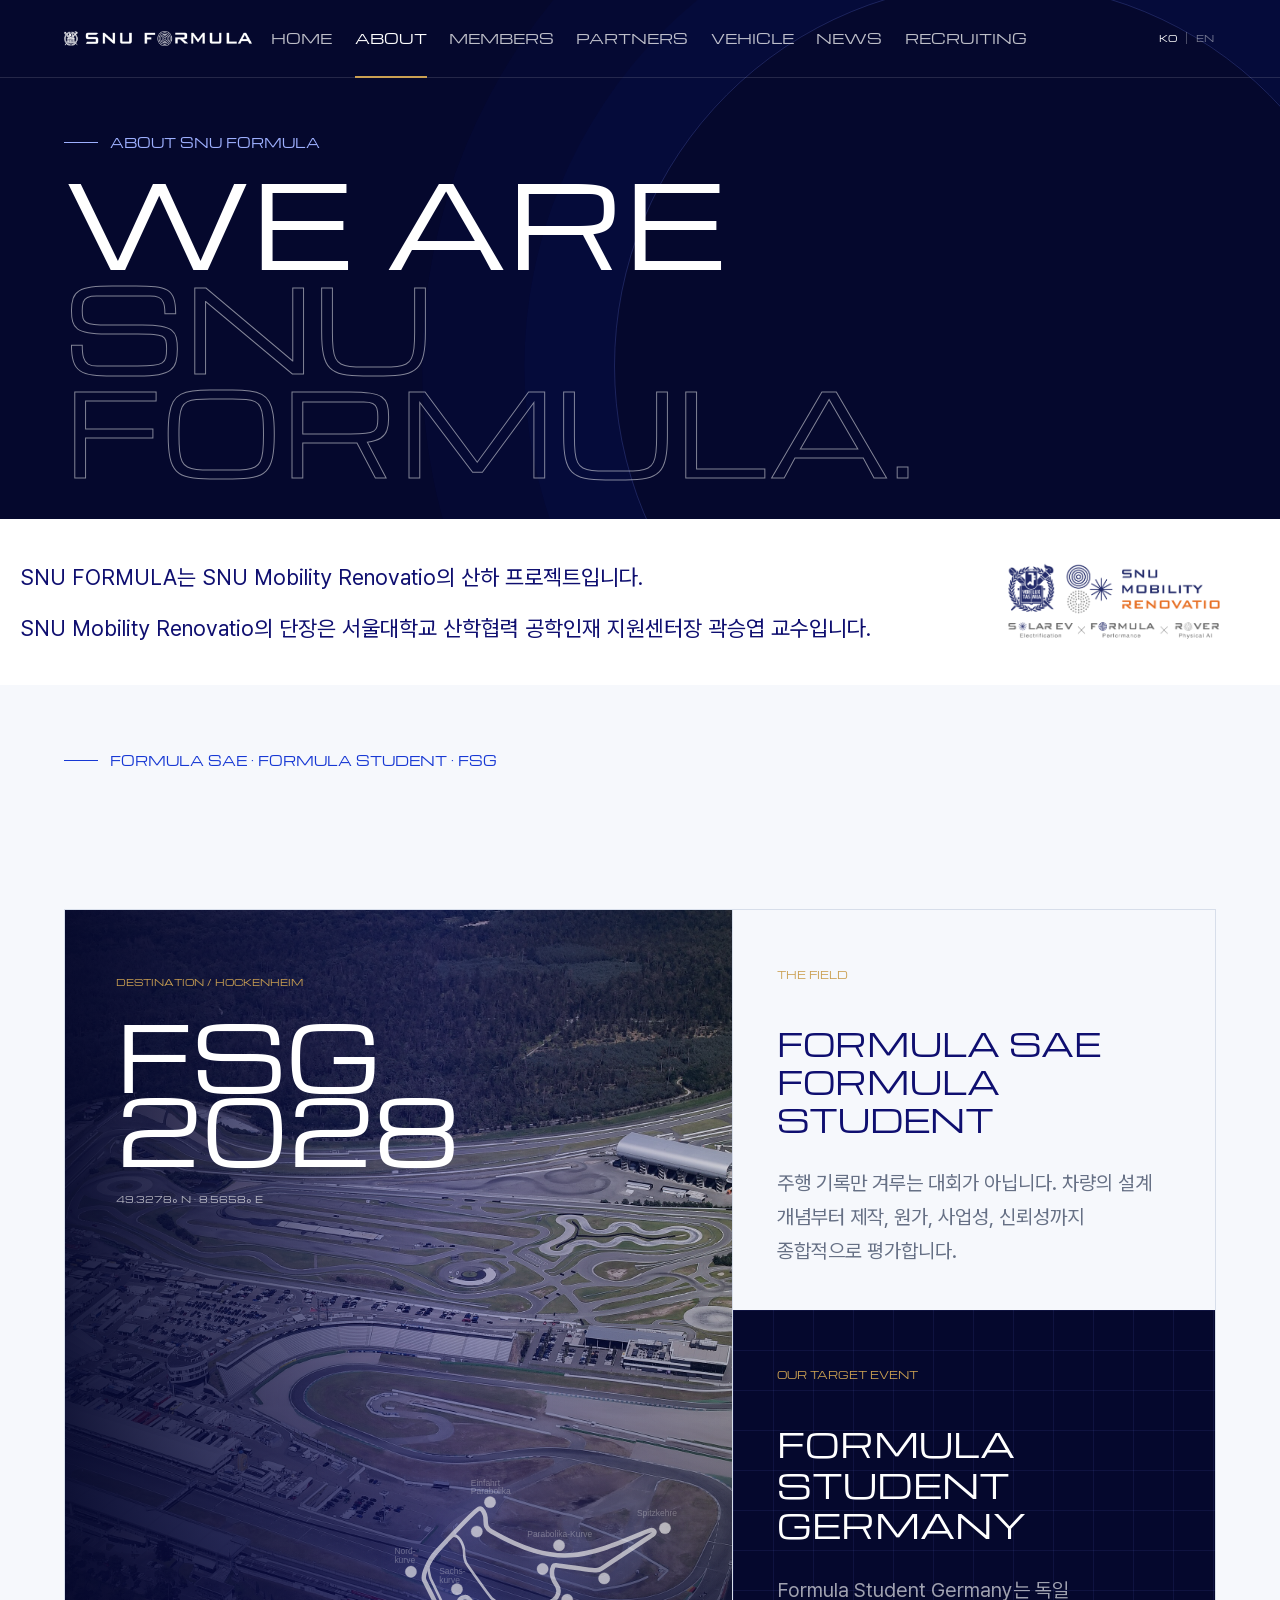
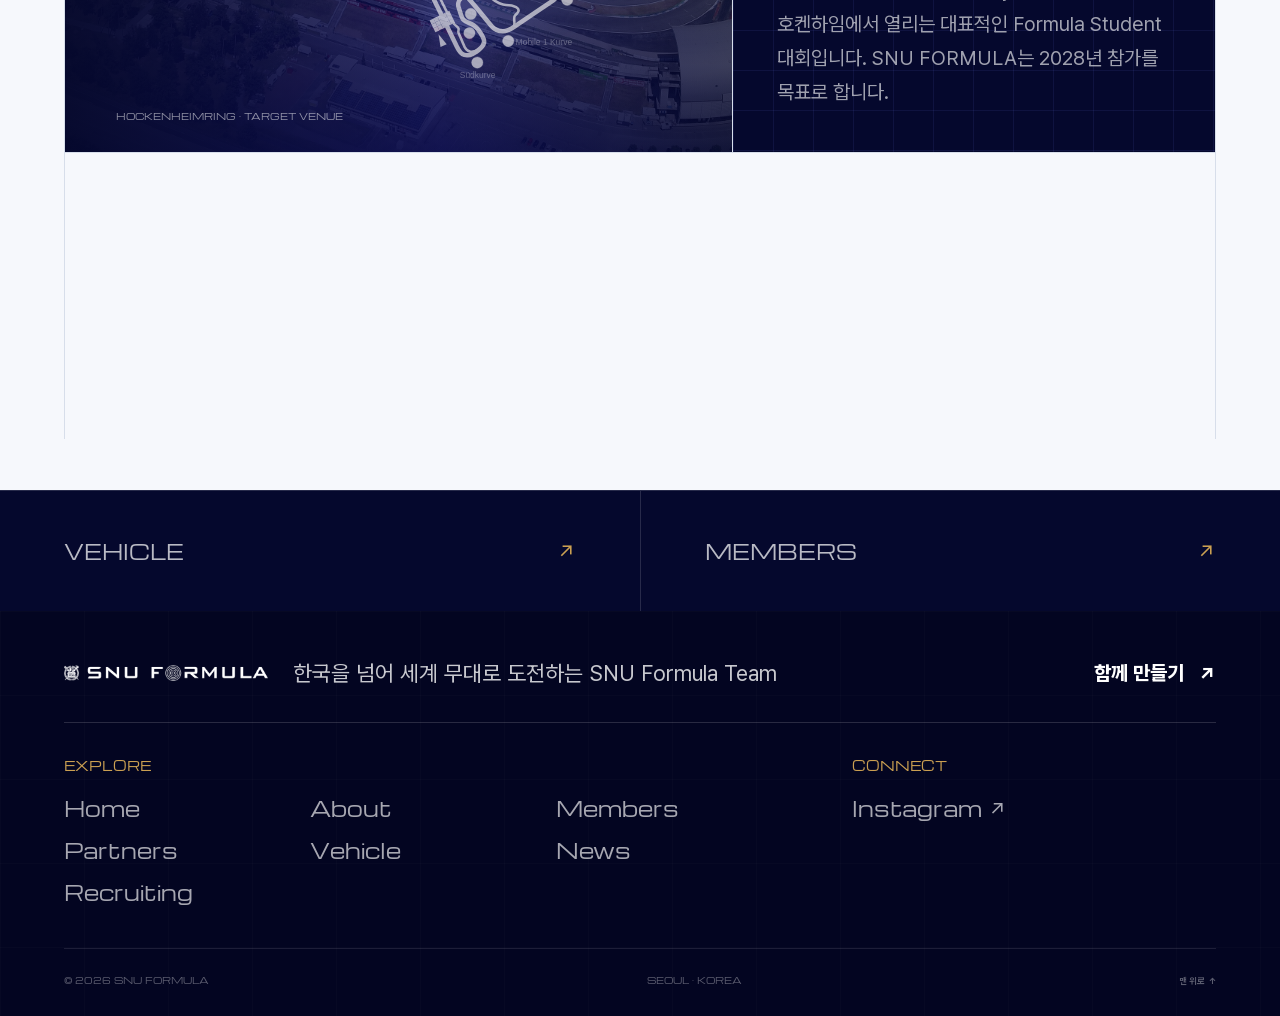
==== commit 4d384764: "Refresh typography, advisor profiles and recruiting details" ====
--- a/about/index.html
+++ b/about/index.html
@@ -14,7 +14,7 @@
       }
     </script>
     <link rel="icon" href="/assets/logos/snu-formula-blue.png">
-    <link rel="stylesheet" href="/assets/styles.css?v=20261012-8">
+    <link rel="stylesheet" href="/assets/styles.css?v=20261012-9">
     <title>About | SNU FORMULA</title>
   </head>
   <body
@@ -25,7 +25,7 @@
     data-description-en="An introduction to SNU FORMULA, Formula SAE, and Formula Student Germany."
   >
     <a class="skip-link" href="#main">
-      <span class="lang lang-ko">본문으로 이동</span>
+      <span class="lang lang-ko korean-copy">본문으로 이동</span>
       <span class="lang lang-en">Skip to content</span>
     </a>
 
@@ -43,8 +43,8 @@
       <section class="section about-affiliation" aria-label="SNU Mobility Renovatio">
         <div class="container about-affiliation-grid">
           <div class="about-affiliation-copy">
-            <p><span class="lang lang-ko">SNU FORMULA는 SNU Mobility Renovatio의 산하 프로젝트입니다.</span><span class="lang lang-en">SNU FORMULA is a project under SNU Mobility Renovatio.</span></p>
-            <p><span class="lang lang-ko">SNU Mobility Renovatio는 산학협력 공학인재 지원센터장 곽승엽 교수의 지도 아래 운영됩니다.</span><span class="lang lang-en">SNU Mobility Renovatio is advised by Professor Seung Yeop Kwak, Director of the University–Industry Liaison Center for Engineers.</span></p>
+            <p><span class="lang lang-ko korean-copy">SNU FORMULA는 SNU Mobility Renovatio의 산하 프로젝트입니다.</span><span class="lang lang-en">SNU FORMULA is a project under SNU Mobility Renovatio.</span></p>
+            <p><span class="lang lang-ko korean-copy">SNU Mobility Renovatio의 단장은 서울대학교 산학협력 공학인재 지원센터장 곽승엽 교수입니다.</span><span class="lang lang-en">Professor Seung Yeop Kwak, Director of the SNU University–Industry Liaison Center for Engineers, leads SNU Mobility Renovatio.</span></p>
           </div>
           <div class="about-affiliation-logo"><img src="/assets/logos/snu-mobility-renovatio.png" alt="SNU Mobility Renovatio"></div>
         </div>
@@ -57,7 +57,7 @@
               <div class="eyebrow">FORMULA SAE · FORMULA STUDENT · FSG</div>
             </div>
             <p data-reveal data-reveal-delay="1">
-              <span class="lang lang-ko">Formula SAE와 Formula Student는 대학생 팀이 포뮬러형 차량을 직접 설계·제작·시험하고 전문가의 평가를 받는 국제 공학 경진대회입니다.</span>
+              <span class="lang lang-ko korean-copy">Formula SAE와 Formula Student는 대학생 팀이 포뮬러형 차량을 직접 설계·제작·시험하고 전문가의 평가를 받는 국제 공학 경진대회입니다.</span>
               <span class="lang lang-en">Formula SAE and Formula Student are international engineering competitions in which university teams design, build, and test formula-style vehicles and present their work to expert judges.</span>
             </p>
           </div>
@@ -78,7 +78,7 @@
                 <span>THE FIELD</span>
                 <h3>FORMULA SAE<br>FORMULA STUDENT</h3>
                 <p>
-                  <span class="lang lang-ko">주행 기록만 겨루는 대회가 아닙니다. 차량의 설계 개념부터 제작, 원가, 사업성, 신뢰성까지 종합적으로 평가합니다.</span>
+                  <span class="lang lang-ko korean-copy">주행 기록만 겨루는 대회가 아닙니다. 차량의 설계 개념부터 제작, 원가, 사업성, 신뢰성까지 종합적으로 평가합니다.</span>
                   <span class="lang lang-en">This is more than a race against the clock. Teams present and defend their vehicles’ design, manufacturing, cost, business viability, and reliability.</span>
                 </p>
               </article>
@@ -86,7 +86,7 @@
                 <span>OUR TARGET EVENT</span>
                 <strong>FORMULA STUDENT<br>GERMANY</strong>
                 <p>
-                  <span class="lang lang-ko">Formula Student Germany는 독일 호켄하임에서 열리는 대표적인 Formula Student 대회입니다. SNU FORMULA는 2028년 참가를 목표로 합니다.</span>
+                  <span class="lang lang-ko korean-copy">Formula Student Germany는 독일 호켄하임에서 열리는 대표적인 Formula Student 대회입니다. SNU FORMULA는 2028년 참가를 목표로 합니다.</span>
                   <span class="lang lang-en">
                     Formula Student Germany is a leading Formula Student competition
                     held at Hockenheim. SNU FORMULA is targeting the 2028 event.
@@ -100,7 +100,7 @@
               <span>01 / ENTRY GATE</span>
               <h3>TECHNICAL<br>INSPECTION</h3>
               <p>
-                <span class="lang lang-ko">기계·전기·축전지 및 안전 요구 사항 충족 여부를 차량 검사와 서류 검토로 확인합니다.</span>
+                <span class="lang lang-ko korean-copy">기계·전기·축전지 및 안전 요구 사항 충족 여부를 차량 검사와 서류 검토로 확인합니다.</span>
                 <span class="lang lang-en">Vehicles and documentation are checked for compliance with mechanical, electrical, accumulator, and safety requirements.</span>
               </p>
             </article>
@@ -108,7 +108,7 @@
               <span>02 / OFF TRACK</span>
               <h3>STATIC<br>EVENTS</h3>
               <p>
-                <span class="lang lang-ko">설계 심사, 원가·제작 심사, 사업 계획 발표를 통해 설계 근거와 차량의 사업성을 평가합니다.</span>
+                <span class="lang lang-ko korean-copy">설계 심사, 원가·제작 심사, 사업 계획 발표를 통해 설계 근거와 차량의 사업성을 평가합니다.</span>
                 <span class="lang lang-en">Engineering Design, Cost &amp; Manufacturing, and Business Plan assess the reasoning behind the design and its commercial viability.</span>
               </p>
             </article>
@@ -116,7 +116,7 @@
               <span>03 / ON TRACK</span>
               <h3>DYNAMIC<br>EVENTS</h3>
               <p>
-                <span class="lang lang-ko">가속, 스키드패드, 오토크로스, 내구 주행, 효율 평가를 통해 차량의 성능과 신뢰성을 확인합니다.</span>
+                <span class="lang lang-ko korean-copy">가속, 스키드패드, 오토크로스, 내구 주행, 효율 평가를 통해 차량의 성능과 신뢰성을 확인합니다.</span>
                 <span class="lang lang-en">Acceleration, Skid Pad, Autocross, Endurance, and Efficiency assess vehicle performance and reliability.</span>
               </p>
             </article>
@@ -136,6 +136,6 @@
       </nav>
     </main>
 
-    <script src="/assets/site.js?v=20261012-8" defer></script>
+    <script src="/assets/site.js?v=20261012-9" defer></script>
   </body>
 </html>
--- a/assets/styles.css
+++ b/assets/styles.css
@@ -33,8 +33,9 @@
   --radius-md: 16px;
   --radius-lg: 28px;
   --ease: cubic-bezier(0.22, 1, 0.36, 1);
-  --font-site: "Pretendard Variable", sans-serif;
-  --font-brand: Michroma, "Pretendard Variable", sans-serif;
+  --font-site: Michroma, "Pretendard Variable", sans-serif;
+  --font-brand: var(--font-site);
+  --font-copy: "Pretendard Variable", sans-serif;
 }
 
 *,
@@ -52,6 +53,9 @@
 html[lang="en"] .lang-ko {
   display: none !important;
 }
+
+/* Korean copy, including embedded English abbreviations, uses one natural face. */
+.lang-ko.korean-copy { font-family: var(--font-copy); }
 
 body {
   margin: 0;
@@ -389,11 +393,11 @@
 .mobile-menu nav a {
   display: grid;
   padding: 16px 0;
-  grid-template-columns: 44px 1fr;
+  grid-template-columns: 32px 1fr;
   align-items: center;
   border-bottom: 1px solid rgba(255, 255, 255, 0.15);
   font-family: var(--font-brand);
-  font-size: clamp(28px, 8vw, 48px);
+  font-size: clamp(25px, 8vw, 48px);
   font-weight: 700;
 }
 
@@ -879,6 +883,8 @@
   color: rgba(255, 255, 255, 0.62);
   font-size: clamp(19px, 1.6vw, 22px);
 }
+
+body[data-page="team"] .page-hero-bottom p { max-width: none; }
 
 .partner-band {
   position: relative;
@@ -2995,7 +3001,9 @@
 .partner-contact-links a > span:first-child { grid-column: 1 / -1; font-size: 13px; color: var(--blue); }
 .partner-contact-links strong { font-size: 18px; color: var(--navy); overflow-wrap: anywhere; }
 .partner-contact-links a:focus-visible { outline: 3px solid var(--blue); outline-offset: 6px; }
-/* Keep the existing display face above 20px; smaller copy uses Pretendard. */
+.tier-placeholder { grid-template-columns: repeat(2, minmax(0, 1fr)); }
+.partner-slot { min-height: 100px; border: 1px dashed var(--line); background: var(--paper); }
+/* English uses Michroma at every size; mixed Korean copy is marked explicitly. */
 .section-head p,
 .page-hero-bottom p,
 .project-context p,
@@ -3012,27 +3020,6 @@
 
 @media (min-width: 761px) {
   .about-affiliation-grid { padding-right: 36px; }
-}
-
-@media (max-width: 1250px) {
-  .page-jump a { font-family: var(--font-site); }
-  .page-hero-bottom p { font-family: var(--font-site); }
-}
-
-@media (max-width: 1333px) {
-  .section-head p { font-family: var(--font-site); }
-}
-
-@media (max-width: 1200px) {
-  .about-affiliation p { font-family: var(--font-site); }
-}
-
-@media (max-width: 1212px) {
-  .team-tab-name { font-family: var(--font-site); }
-}
-
-@media (max-width: 1000px) {
-  .competition-gate h3 { font-family: var(--font-site); }
 }
 
 @media (min-width: 1101px) and (max-width: 1500px) {
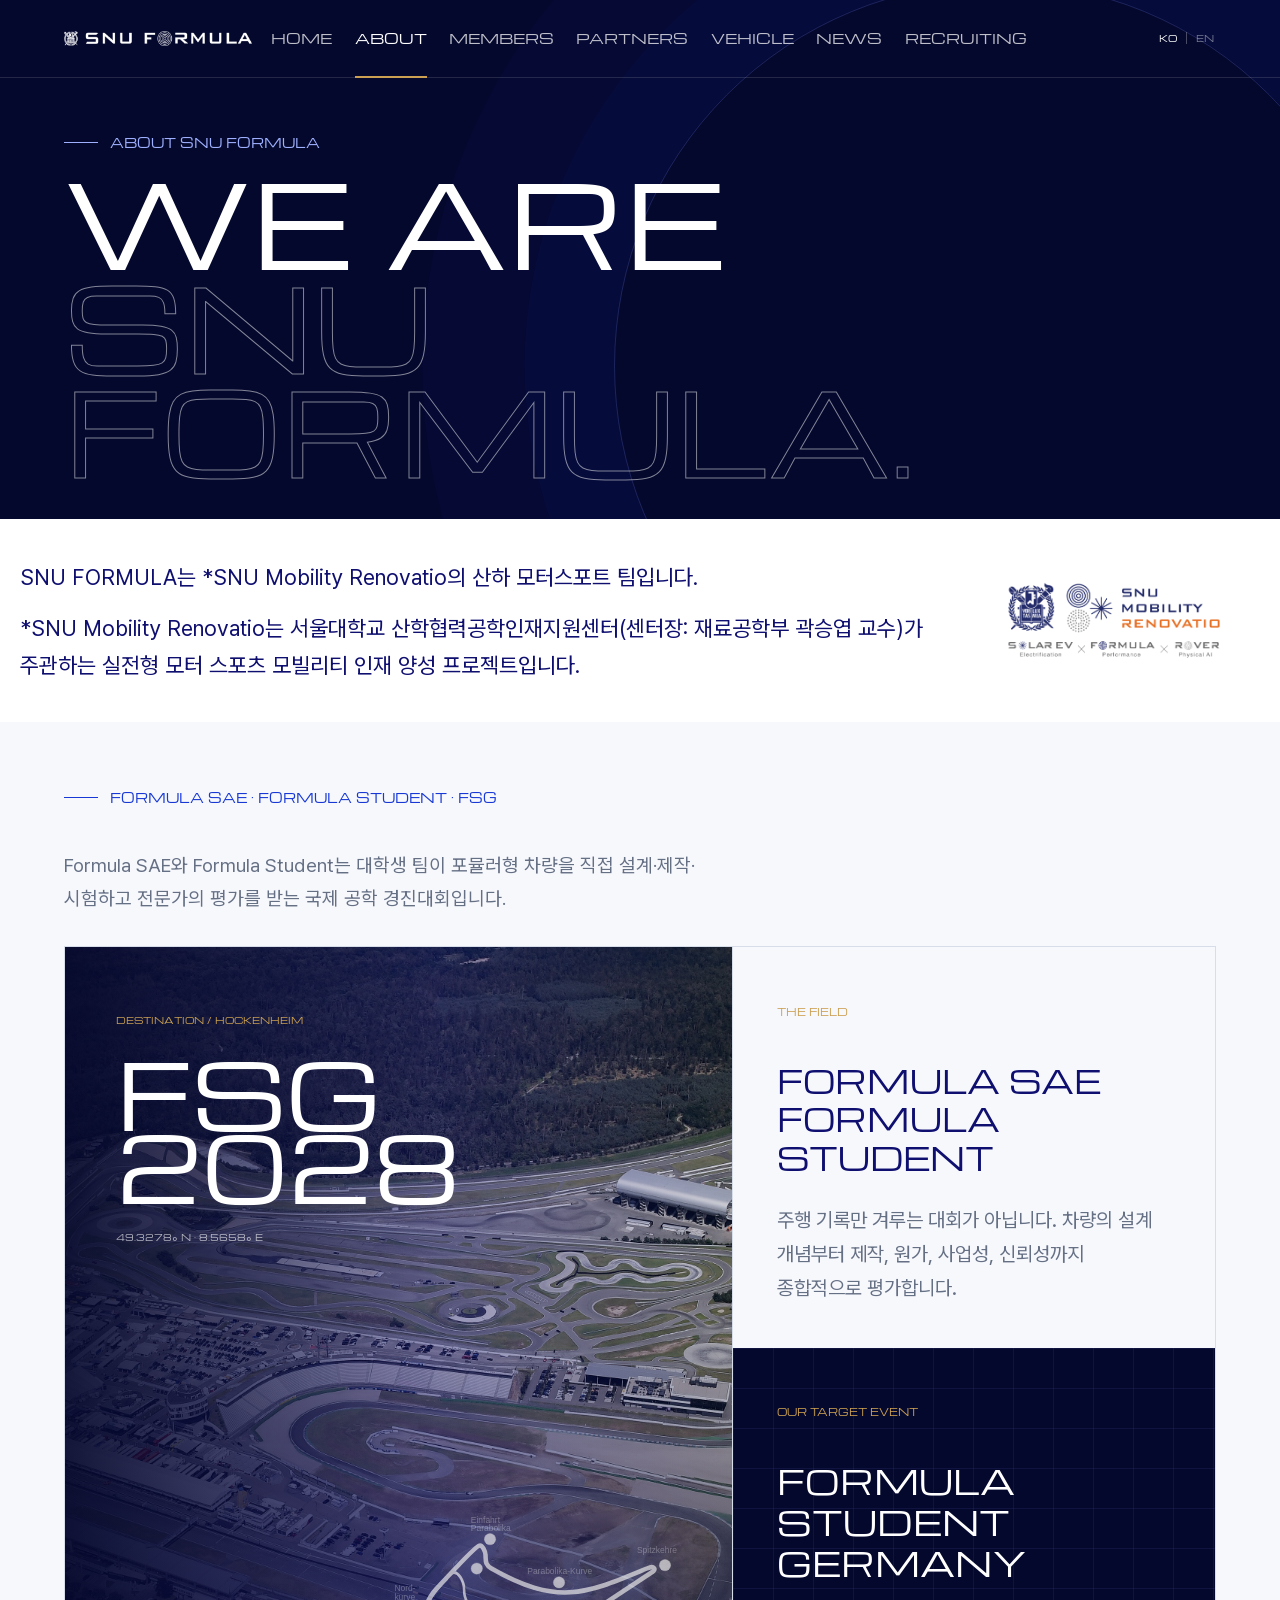
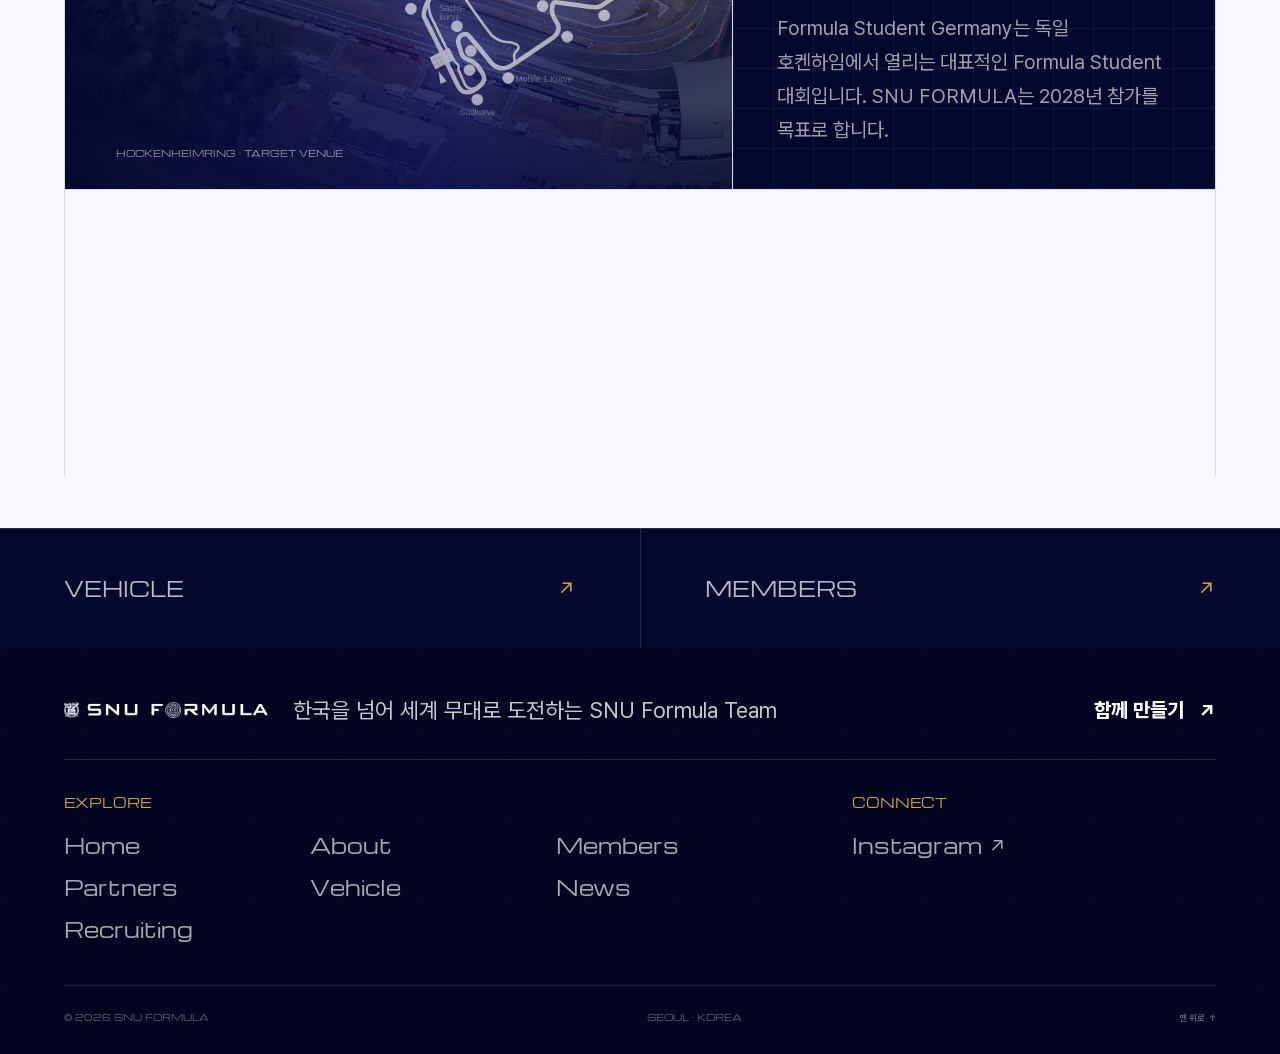
==== commit 6809f908: "Update Renovatio affiliation copy and circuit keyword" ====
--- a/about/index.html
+++ b/about/index.html
@@ -14,7 +14,7 @@
       }
     </script>
     <link rel="icon" href="/assets/logos/snu-formula-blue.png">
-    <link rel="stylesheet" href="/assets/styles.css?v=20261012-9">
+    <link rel="stylesheet" href="/assets/styles.css?v=20261012-11">
     <title>About | SNU FORMULA</title>
   </head>
   <body
@@ -43,8 +43,8 @@
       <section class="section about-affiliation" aria-label="SNU Mobility Renovatio">
         <div class="container about-affiliation-grid">
           <div class="about-affiliation-copy">
-            <p><span class="lang lang-ko korean-copy">SNU FORMULA는 SNU Mobility Renovatio의 산하 프로젝트입니다.</span><span class="lang lang-en">SNU FORMULA is a project under SNU Mobility Renovatio.</span></p>
-            <p><span class="lang lang-ko korean-copy">SNU Mobility Renovatio의 단장은 서울대학교 산학협력 공학인재 지원센터장 곽승엽 교수입니다.</span><span class="lang lang-en">Professor Seung Yeop Kwak, Director of the SNU University–Industry Liaison Center for Engineers, leads SNU Mobility Renovatio.</span></p>
+            <p><span class="lang lang-ko korean-copy">SNU FORMULA는 *SNU Mobility Renovatio의 산하 모터스포트 팀입니다.</span><span class="lang lang-en">SNU FORMULA is a motorsport team under *SNU Mobility Renovatio.</span></p>
+            <p><span class="lang lang-ko korean-copy">*SNU Mobility Renovatio는 서울대학교 산학협력공학인재지원센터(센터장: 재료공학부 곽승엽 교수)가 주관하는 실전형 모터 스포츠 모빌리티 인재 양성 프로젝트입니다.</span><span class="lang lang-en">*SNU Mobility Renovatio is a hands-on motorsport and mobility talent development project led by Seoul National University’s University–Industry Liaison Center for Engineers (Director: Professor Seung Yeop Kwak, Department of Materials Science and Engineering).</span></p>
           </div>
           <div class="about-affiliation-logo"><img src="/assets/logos/snu-mobility-renovatio.png" alt="SNU Mobility Renovatio"></div>
         </div>
--- a/assets/styles.css
+++ b/assets/styles.css
@@ -2979,6 +2979,7 @@
 .project-context-grid { display: grid; grid-template-columns: 1fr 1fr; gap: clamp(24px, 3vw, 44px); align-items: center; }
 .project-context-title { margin: 18px 0 24px; font-size: clamp(26px, 2.5vw, 38px); color: var(--navy); }
 .project-context p { margin: 0; font-size: 21px; line-height: 1.65; }
+.project-context p + p { margin-top: 14px; }
 .project-affiliations { display: grid; grid-template-columns: 1fr; grid-auto-rows: auto; gap: 14px; }
 .affiliation-card { display: grid; grid-template-columns: minmax(130px, 0.8fr) minmax(0, 1fr); align-items: center; gap: 18px; padding: 18px; background: var(--white); border: 1px solid var(--line); }
 .affiliation-logo { display: flex; align-items: center; justify-content: center; height: 90px; }
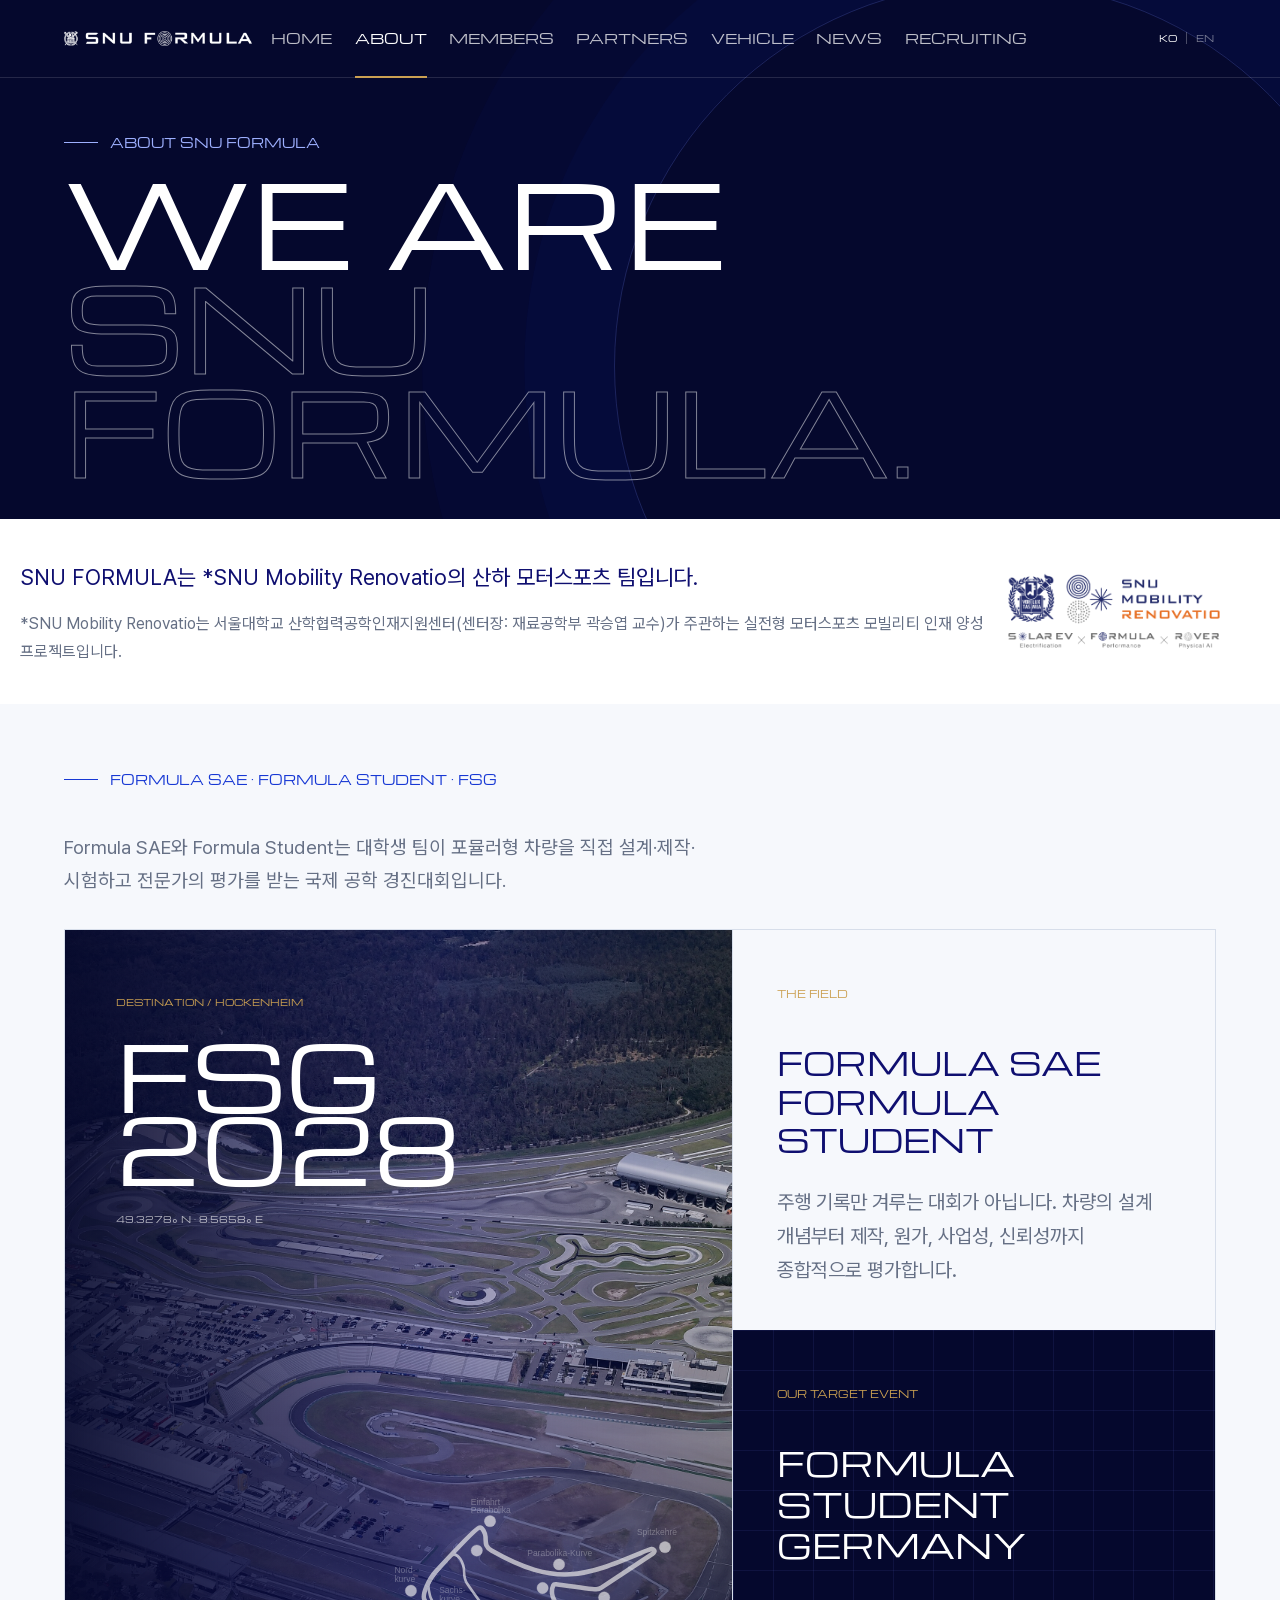
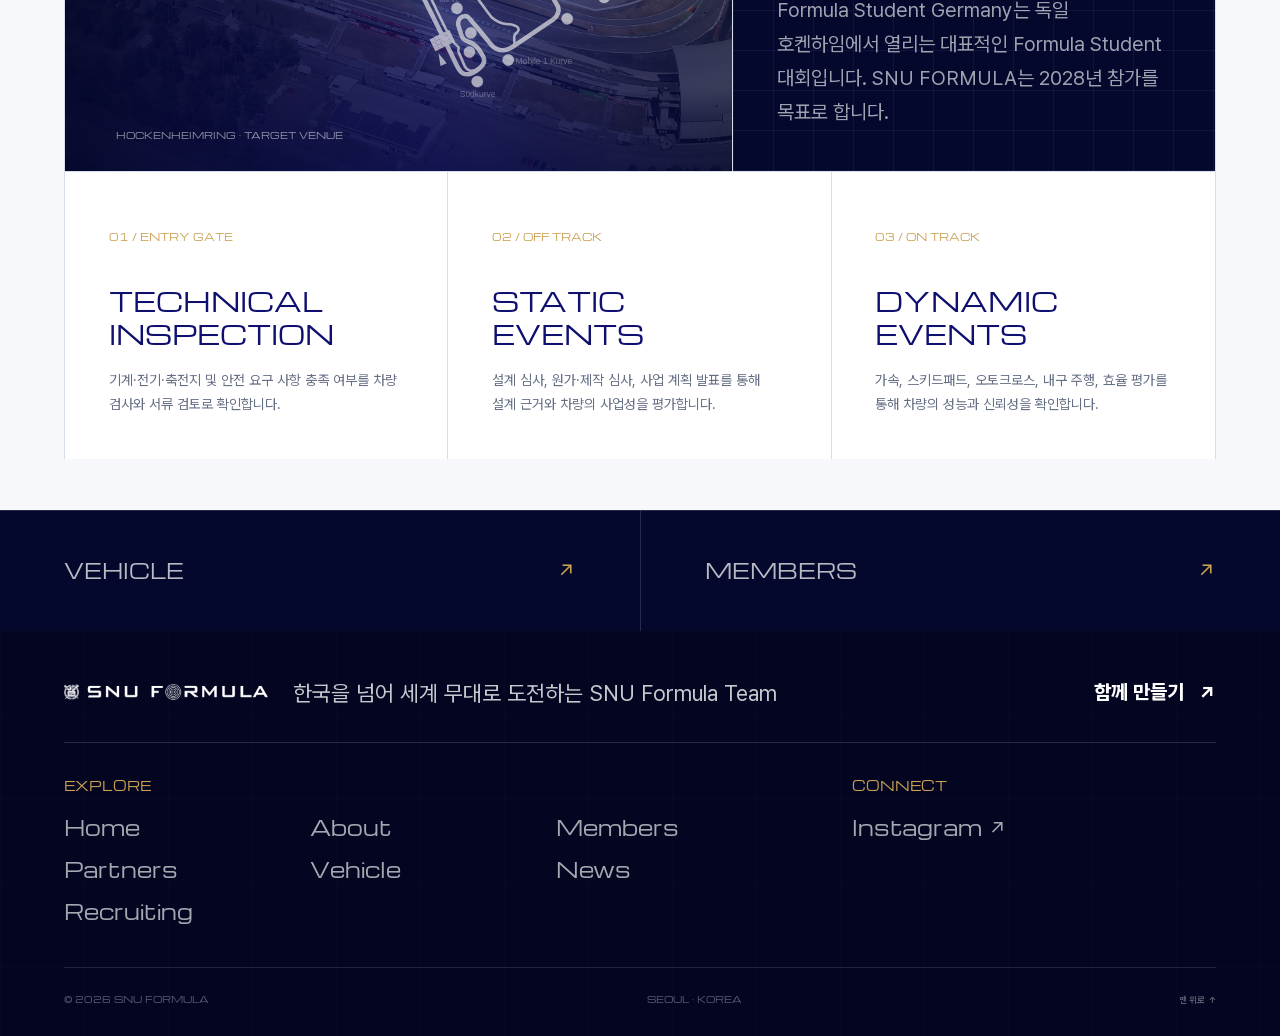
==== commit a673b5a0: "Finalize motorsport spelling and affiliation footnotes" ====
--- a/about/index.html
+++ b/about/index.html
@@ -14,7 +14,7 @@
       }
     </script>
     <link rel="icon" href="/assets/logos/snu-formula-blue.png">
-    <link rel="stylesheet" href="/assets/styles.css?v=20261012-11">
+    <link rel="stylesheet" href="/assets/styles.css?v=20261012-12">
     <title>About | SNU FORMULA</title>
   </head>
   <body
@@ -43,8 +43,8 @@
       <section class="section about-affiliation" aria-label="SNU Mobility Renovatio">
         <div class="container about-affiliation-grid">
           <div class="about-affiliation-copy">
-            <p><span class="lang lang-ko korean-copy">SNU FORMULA는 *SNU Mobility Renovatio의 산하 모터스포트 팀입니다.</span><span class="lang lang-en">SNU FORMULA is a motorsport team under *SNU Mobility Renovatio.</span></p>
-            <p><span class="lang lang-ko korean-copy">*SNU Mobility Renovatio는 서울대학교 산학협력공학인재지원센터(센터장: 재료공학부 곽승엽 교수)가 주관하는 실전형 모터 스포츠 모빌리티 인재 양성 프로젝트입니다.</span><span class="lang lang-en">*SNU Mobility Renovatio is a hands-on motorsport and mobility talent development project led by Seoul National University’s University–Industry Liaison Center for Engineers (Director: Professor Seung Yeop Kwak, Department of Materials Science and Engineering).</span></p>
+            <p><span class="lang lang-ko korean-copy">SNU FORMULA는 *SNU Mobility Renovatio의 산하 모터스포츠 팀입니다.</span><span class="lang lang-en">SNU FORMULA is a motorsport team under *SNU Mobility Renovatio.</span></p>
+            <p class="affiliation-note"><span class="lang lang-ko korean-copy">*SNU Mobility Renovatio는 서울대학교 산학협력공학인재지원센터(센터장: 재료공학부 곽승엽 교수)가 주관하는 실전형 모터스포츠 모빌리티 인재 양성 프로젝트입니다.</span><span class="lang lang-en">*SNU Mobility Renovatio is a hands-on motorsport and mobility talent development project led by Seoul National University’s University–Industry Liaison Center for Engineers (Director: Professor Seung Yeop Kwak, Department of Materials Science and Engineering).</span></p>
           </div>
           <div class="about-affiliation-logo"><img src="/assets/logos/snu-mobility-renovatio.png" alt="SNU Mobility Renovatio"></div>
         </div>
--- a/assets/styles.css
+++ b/assets/styles.css
@@ -2980,6 +2980,8 @@
 .project-context-title { margin: 18px 0 24px; font-size: clamp(26px, 2.5vw, 38px); color: var(--navy); }
 .project-context p { margin: 0; font-size: 21px; line-height: 1.65; }
 .project-context p + p { margin-top: 14px; }
+.about-affiliation p.affiliation-note,
+.project-context p.affiliation-note { font-size: 16px; line-height: 1.65; color: var(--muted); }
 .project-affiliations { display: grid; grid-template-columns: 1fr; grid-auto-rows: auto; gap: 14px; }
 .affiliation-card { display: grid; grid-template-columns: minmax(130px, 0.8fr) minmax(0, 1fr); align-items: center; gap: 18px; padding: 18px; background: var(--white); border: 1px solid var(--line); }
 .affiliation-logo { display: flex; align-items: center; justify-content: center; height: 90px; }
@@ -3048,6 +3050,8 @@
 
 @media (max-width: 760px) {
   .project-context-grid { grid-template-columns: 1fr; }
+  .about-affiliation p.affiliation-note,
+  .project-context p.affiliation-note { font-size: 14px; }
   .partner-contact-grid { grid-template-columns: 1fr; gap: 28px; }
   .about-affiliation-grid { grid-template-columns: 1fr; }
   .about-affiliation p { font-size: 20px; }
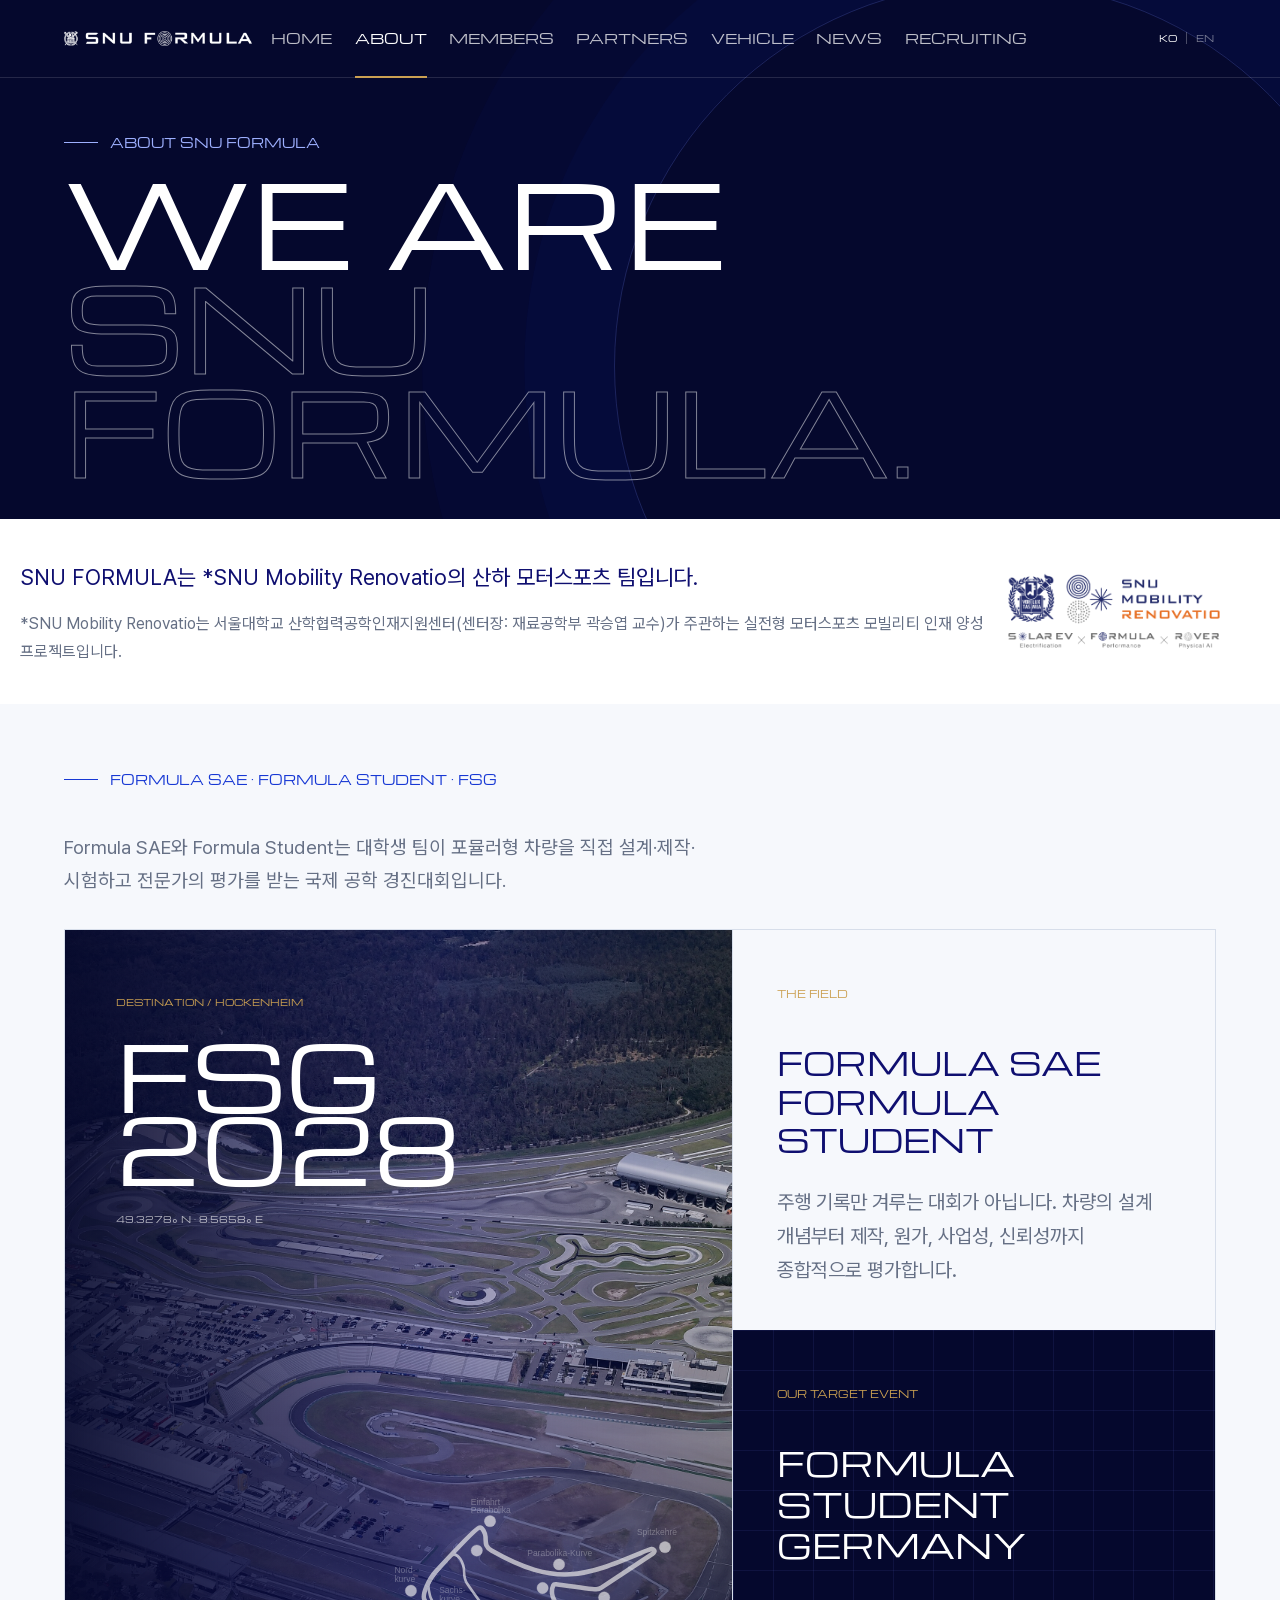
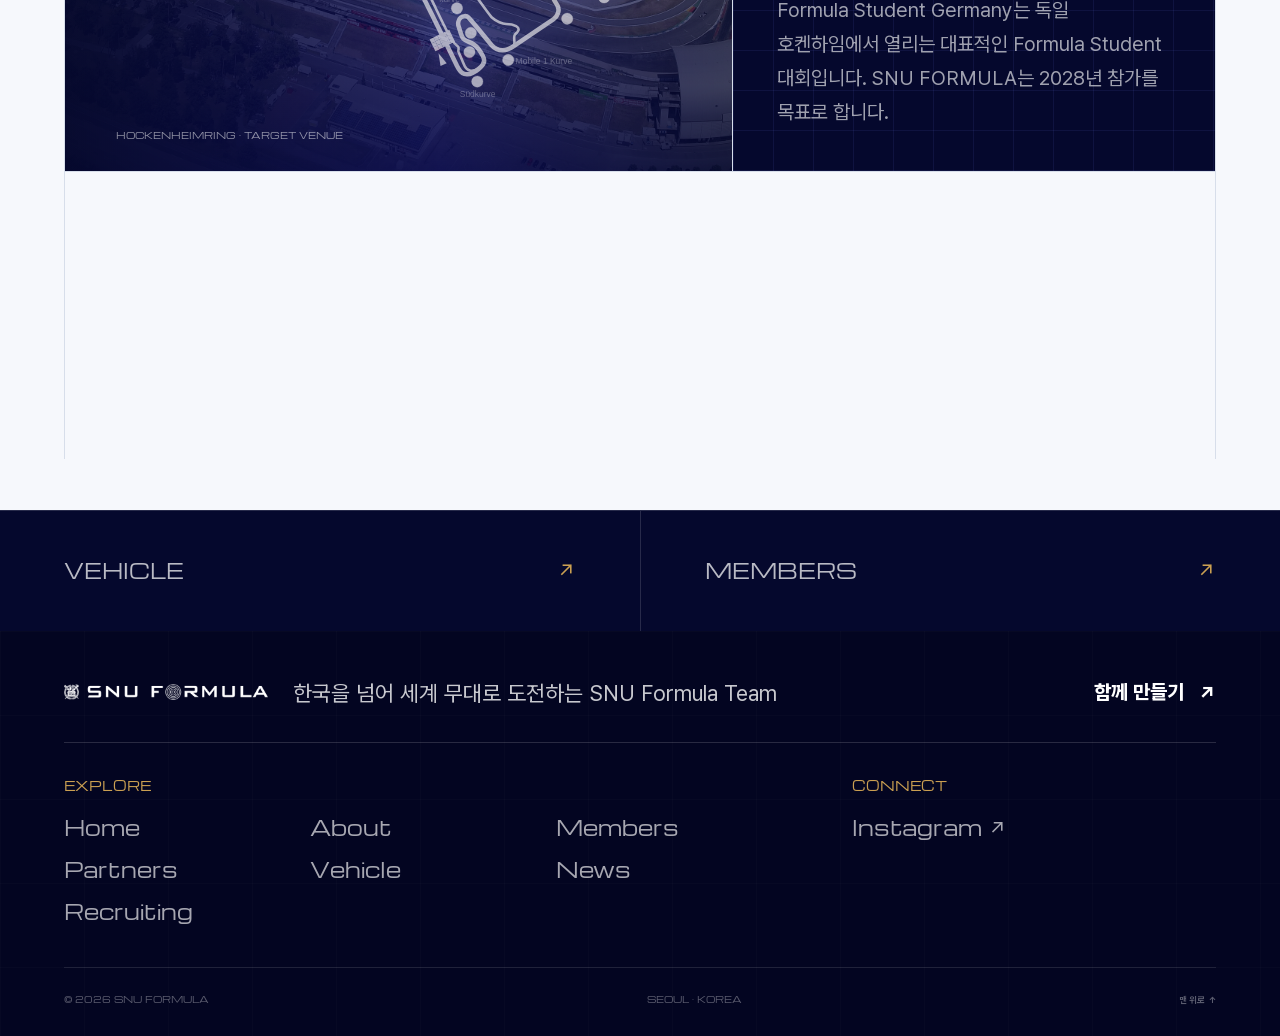
==== commit 885e98cc: "Refine mobile layouts while preserving desktop styles" ====
--- a/about/index.html
+++ b/about/index.html
@@ -15,6 +15,7 @@
     </script>
     <link rel="icon" href="/assets/logos/snu-formula-blue.png">
     <link rel="stylesheet" href="/assets/styles.css?v=20261012-12">
+    <link rel="stylesheet" href="/assets/mobile.css?v=20261013-1" media="(max-width: 760px)">
     <title>About | SNU FORMULA</title>
   </head>
   <body
@@ -136,6 +137,6 @@
       </nav>
     </main>
 
-    <script src="/assets/site.js?v=20261012-9" defer></script>
+    <script src="/assets/site.js?v=20261013-1" defer></script>
   </body>
 </html>
--- a/assets/mobile.css
+++ b/assets/mobile.css
@@ -0,0 +1,252 @@
+/* Mobile layout only. Keep the existing shared and desktop styles intact.
+   The HTML media attribute and this query both exclude widths above 760px. */
+@media (max-width: 760px) {
+  :root { --header-h: 60px; --gutter: 16px; --section-space: 24px; }
+  body { font-size: 16px; line-height: 1.55; }
+  html[lang="en"] body { font-size: 14px; line-height: 1.6; }
+  .container, .hero-copy, .section-head, .team-panel { min-width: 0; }
+  h1, h2, h3, h4 { text-wrap: balance; }
+  p, li { text-wrap: pretty; }
+  .site-header, .site-header.is-scrolled { height: var(--header-h); column-gap: 8px; }
+  .brand-link { width: 144px; }
+  .header-actions { gap: 4px; }
+  .language-switch { gap: 0; }
+  .language-switch button { min-width: 44px; min-height: 44px; padding: 8px; font-size: 10px; }
+  .menu-button { width: 44px; height: 44px; }
+  .mobile-menu { padding: calc(var(--header-h) + 16px) var(--gutter) 20px; }
+  .mobile-menu nav a { min-height: 52px; padding: 10px 0; font-size: clamp(19px, 5.3vw, 24px); }
+  .mobile-menu-foot { margin-top: 20px; gap: 12px; font-size: 8px; }
+  .eyebrow { max-width: 100%; margin-bottom: 10px; gap: 8px; font-size: 10px; }
+  .eyebrow::before { width: 20px; flex: none; }
+  .section-head, .section-head.compact { margin-bottom: 18px; }
+  .section-head p { margin-top: 12px; font-size: 16px; line-height: 1.55; }
+  html[lang="en"] .section-head p { font-size: 14px; line-height: 1.65; }
+  .section-title, .display { font-size: clamp(27px, 7.5vw, 34px); line-height: 1.15; overflow-wrap: break-word; }
+  .button { min-height: 44px; padding: 10px 14px; gap: 10px; font-size: 11px; line-height: 1.5; }
+  .text-link { min-height: 44px; align-items: center; font-size: 11px; }
+
+  /* Home: retain the gate, wordmark, copy and all three destinations. */
+  .hero, .hero-inner { min-height: 0; }
+  .hero-inner { padding-top: 230px; padding-bottom: 76px; align-items: start; }
+  .hero-visual { height: 310px; }
+  .hero-brand-name { width: 220px; margin-bottom: 10px; }
+  .hero-title { font-size: clamp(42px, 11.5vw, 49px); line-height: 1.04; }
+  .hero-subtitle { margin-top: 16px; font-size: 16px; line-height: 1.55; }
+  html[lang="en"] .hero-subtitle { font-size: 13px; line-height: 1.65; }
+  .button-row { grid-template-columns: repeat(3, minmax(0, 1fr)); margin-top: 18px; gap: 8px; }
+  .hero .button { padding-inline: 6px; font-size: 10px; }
+  .hero-index { inset: auto var(--gutter) 20px; gap: 10px; }
+  .hero-index strong { font-size: 9px; line-height: 1.5; }
+  .hero-index div:last-child { max-width: 46%; }
+  .home-recruitment { padding-block: 14px; }
+  .home-recruitment .container { gap: 10px 12px; }
+  .home-recruitment strong { font-size: 15px; }
+  html[lang="en"] .home-recruitment strong { font-size: 12px; }
+  .home-recruitment time, .home-recruitment-link { font-size: 11px; }
+  .partner-band .container { grid-template-columns: 1fr; }
+  .partner-band-label { padding: 12px 0 0; font-size: 9px; }
+  .partner-logo { width: 140px; flex-basis: 140px; min-height: 70px; padding: 16px 14px; }
+  .partner-logo img, .partner-logo.yongsan img { width: 112px; max-width: 112px; height: 30px; max-height: 30px; }
+  .home-vehicle-copy { min-height: 0; padding: 22px 18px; }
+  .home-vehicle-copy h2 { font-size: clamp(24px, 6.6vw, 29px); line-height: 1.25; overflow-wrap: normal; }
+  .home-vehicle-copy .to-be-continued { margin-top: 16px; font-size: 11px; }
+  .home-vehicle-media { min-height: 0; aspect-ratio: 16 / 9; }
+  .home-vehicle-media > span { inset: auto 16px 14px; font-size: 8px; }
+
+  /* Compact page introductions; preserve deliberate breaks in the markup. */
+  .page-hero, .recruiting-hero { min-height: 0; padding: calc(var(--header-h) + 22px) 0 24px; }
+  .page-hero-title, html[lang="en"] .page-hero-title,
+  body[data-page="about"] .page-hero-title,
+  body[data-page="team"] .page-hero-title,
+  .partners-hero-title, html[lang="en"] .partners-hero-title {
+    font-size: clamp(25px, 7vw, 31px); line-height: 1.18; overflow-wrap: normal;
+  }
+  html[lang="en"] .partners-hero-title { font-size: clamp(22px, 6.1vw, 27px); }
+  .page-hero-bottom { margin-top: 18px; }
+  .page-hero-bottom p { font-size: 16px; line-height: 1.55; }
+  html[lang="en"] .page-hero-bottom p { font-size: 13px; line-height: 1.65; }
+  .news-hero { min-height: 0; }
+
+  /* About and the shared affiliation information. */
+  .about-affiliation { padding-block: 22px; }
+  .about-affiliation-grid { gap: 16px; }
+  .about-affiliation p, .project-context p { font-size: 17px; line-height: 1.55; }
+  html[lang="en"] .about-affiliation p, html[lang="en"] .project-context p { font-size: 14px; line-height: 1.65; }
+  .about-affiliation-copy p + p, .project-context p + p { margin-top: 12px; }
+  .about-affiliation p.affiliation-note, .project-context p.affiliation-note { font-size: 13px; line-height: 1.6; }
+  html[lang="en"] .about-affiliation p.affiliation-note, html[lang="en"] .project-context p.affiliation-note { font-size: 11px; line-height: 1.7; }
+  .about-affiliation-logo { justify-content: flex-start; }
+  .about-affiliation-logo img { width: 180px; }
+  .competition-visual { min-height: 0; aspect-ratio: 4 / 3; }
+  .competition-visual-copy { top: 20px; left: 18px; right: 18px; }
+  .competition-visual-copy strong { margin-top: 14px; font-size: 48px; line-height: .95; }
+  .competition-visual-copy small { margin-top: 14px; font-size: 9px; }
+  .competition-visual figcaption { left: 18px; bottom: 16px; font-size: 8px; }
+  .competition-track { right: 18px; bottom: 46px; width: 42%; }
+  .competition-family { border-left: 0; }
+  .competition-intro, .competition-target, .competition-gate { min-height: 0; padding: 20px 18px; }
+  .competition-intro h3, .competition-showcase .competition-target strong { margin-top: 14px; font-size: 23px; line-height: 1.25; }
+  .competition-intro p, .competition-target p { margin-top: 12px; font-size: 16px; line-height: 1.55; }
+  html[lang="en"] .competition-intro p, html[lang="en"] .competition-target p { font-size: 13px; line-height: 1.65; }
+  .competition-gate h3 { margin-top: 12px; font-size: 18px; line-height: 1.4; }
+  .competition-gate p { margin-top: 10px; font-size: 15px; line-height: 1.55; }
+  html[lang="en"] .competition-gate p { font-size: 12px; line-height: 1.65; }
+  .source-note { margin-top: 16px; font-size: 9px; line-height: 1.65; }
+
+  /* Members: a two-by-two tab bar and compact portrait rows. */
+  .team-switch { grid-template-columns: repeat(2, minmax(0, 1fr)); }
+  .team-tab { min-height: 48px; padding: 12px 10px; gap: 6px; align-items: center; }
+  .team-tab + .team-tab { border-top: 0; }
+  .team-tab:nth-child(even) { border-left: 1px solid var(--line); }
+  .team-tab:nth-child(n+3) { border-top: 1px solid var(--line); }
+  .team-tab-index { font-size: 9px; }
+  .team-tab-name { font-size: 10px; line-height: 1.5; }
+  .team-panels { margin-top: 18px; }
+  .roster-grid { gap: 12px; }
+  .roster-card { align-items: stretch; min-width: 0; }
+  .roster-photo { width: 96px; aspect-ratio: 3 / 4; }
+  .roster-card-body { min-width: 0; padding: 12px; }
+  .roster-name { margin-top: 8px; font-size: 21px; line-height: 1.3; }
+  html[lang="en"] .roster-name { font-size: 13px; line-height: 1.5; overflow-wrap: normal; }
+  .roster-role { font-size: 9px; }
+  .roster-major { margin-top: 10px; padding-top: 10px; gap: 5px; font-size: 13px; }
+  html[lang="en"] .roster-major { font-size: 11px; line-height: 1.65; }
+  .roster-major li, .roster-detail-edu li, .roster-detail-activity li { padding-left: 12px; }
+  .roster-detail-close { min-height: 44px; margin-bottom: 16px; }
+  .roster-detail-layout { gap: 20px; }
+  .roster-detail-block h4 { margin-bottom: 12px; font-size: 17px; }
+  .roster-detail-edu, .roster-detail-activity { font-size: 15px; line-height: 1.6; }
+  html[lang="en"] .roster-detail-edu, html[lang="en"] .roster-detail-activity { font-size: 12px; line-height: 1.7; }
+  .roster-detail-activity li + li { margin-top: 10px; }
+  .advisor-grid { gap: 14px; }
+  .advisor-card { padding: 16px; }
+  .advisor-role { font-size: 10px; }
+  .advisor-card h3 { margin: 10px 0 12px; font-size: 25px; line-height: 1.35; }
+  html[lang="en"] .advisor-card h3 { font-size: 18px; }
+  .advisor-card li { padding: 9px 0; font-size: 17px; line-height: 1.55; overflow-wrap: break-word; }
+  html[lang="en"] .advisor-card li { font-size: 13px; line-height: 1.65; }
+
+  /* Partners: aligned institution lockups and two sponsor cards per row. */
+  .project-context-grid { gap: 18px; }
+  .project-affiliations { gap: 12px; }
+  .affiliation-card { grid-template-columns: 112px minmax(0, 1fr); padding: 12px; gap: 12px; }
+  .affiliation-logo, .affiliation-logo img { height: 74px; }
+  .affiliation-copy { gap: 7px; }
+  .affiliation-card strong { font-size: 15px; line-height: 1.45; overflow-wrap: normal; }
+  html[lang="en"] .affiliation-card strong,
+  .affiliation-card strong:not(:has(.korean-copy)) { font-size: 11px; line-height: 1.6; }
+  .affiliation-english { font-size: 9px; line-height: 1.65; overflow-wrap: break-word; }
+  .affiliation-link { font-size: 9px; }
+  .partner-tier + .partner-tier { margin-top: 24px; }
+  .partner-tier-label { margin-bottom: 12px; font-size: 17px; line-height: 1.4; }
+  .partner-matrix.tier-official, .partner-matrix.tier-placeholder { grid-template-columns: repeat(2, minmax(0, 1fr)); }
+  .partner-card, .tier-principal .partner-card { min-height: 0; padding: 14px; gap: 14px; }
+  .partner-card .logo-box { min-height: 58px; }
+  .partner-card .logo-box img { width: 100%; height: 44px; }
+  .tier-principal .partner-card .logo-box { min-height: 72px; }
+  .tier-principal .partner-card .logo-box img { width: min(78%, 300px); height: 64px; }
+  .partner-meta { min-height: 0; grid-template-rows: auto auto; gap: 8px; padding-top: 12px; }
+  .partner-meta strong { font-size: 11px; line-height: 1.5; overflow-wrap: normal; }
+  .partner-meta span { font-size: 9px; }
+  .partner-slot { min-height: 64px; }
+  .partner-contact-grid { gap: 16px; }
+  .partner-contact h2 { margin-top: 4px; font-size: 27px; line-height: 1.25; }
+  .partner-contact-links { gap: 8px; }
+  .partner-contact-links a { padding-block: 14px; gap: 6px 10px; }
+  .partner-contact-links a > span:first-child { font-size: 10px; }
+  .partner-contact-links strong { font-size: 13px; line-height: 1.6; }
+
+  /* News: keep the full Ferrari photo, both people and existing credits. */
+  .news-grid, .home-news-grid { gap: 18px; }
+  .news-section-head { margin-bottom: 14px; }
+  .news-card-body { padding: 16px; gap: 10px; }
+  .news-meta { display: grid; grid-template-columns: minmax(0, 1fr) auto; align-items: start; gap: 12px; }
+  .news-meta, .news-card-bottom { font-size: 10px; line-height: 1.6; }
+  .news-card h3 { font-size: 22px; line-height: 1.4; overflow-wrap: normal; }
+  html[lang="en"] .news-card h3 { font-size: 17px; line-height: 1.55; }
+  .news-card-bottom { padding-top: 10px; margin-top: 2px; gap: 8px; }
+  .news-photo-credit { font-size: 11px; line-height: 1.55; }
+  html[lang="en"] .news-photo-credit { font-size: 9px; line-height: 1.7; }
+
+  /* Vehicle: fit the existing reveal image below a shorter introduction. */
+  .vehicle-reveal, .vehicle-reveal-copy { min-height: 480px; }
+  .vehicle-reveal-copy { padding-top: calc(var(--header-h) + 28px); padding-bottom: 24px; }
+  .vehicle-reveal-copy h1 { font-size: clamp(26px, 7.4vw, 32px); line-height: 1.22; overflow-wrap: normal; }
+  .vehicle-reveal-copy p { margin-top: 16px; font-size: 11px; }
+  .vehicle-reveal img { bottom: 28px; }
+
+  /* Recruiting: full copy in tighter single-column cards and skill chips. */
+  .recruiting-page .section { padding-block: 20px; }
+  .recruiting-hero .page-hero-title { font-size: clamp(30px, 8.3vw, 36px); line-height: 1.12; }
+  .recruiting-hero-bottom { margin-top: 16px; }
+  .recruiting-hero-meta { margin-top: 16px; padding-top: 12px; gap: 8px 14px; font-size: 9px; line-height: 1.6; }
+  .recruiting-intro-grid { gap: 14px; }
+  .recruiting-commitment h2 { margin-top: 4px; font-size: clamp(23px, 6.4vw, 28px); line-height: 1.2; }
+  .recruiting-intro-copy p { font-size: 16px; line-height: 1.55; }
+  html[lang="en"] .recruiting-intro-copy p { font-size: 13px; line-height: 1.65; }
+  .recruiting-note { margin-top: 12px; padding: 10px 12px; font-size: 14px; line-height: 1.55; }
+  html[lang="en"] .recruiting-note { font-size: 11px; line-height: 1.65; }
+  .recruiting-section-heading { margin: 4px 0 14px; gap: 8px; }
+  .recruiting-section-heading h2 { font-size: 25px; line-height: 1.3; }
+  html[lang="en"] .recruiting-section-heading h2 { font-size: 22px; }
+  .recruiting-section-heading > .recruiting-points { font-size: 16px; }
+  .recruiting-member-grid { gap: 12px; }
+  .recruiting-member-grid article { padding: 16px; gap: 7px; }
+  .recruiting-member-grid h3 { font-size: 23px; line-height: 1.4; overflow-wrap: normal; }
+  html[lang="en"] .recruiting-member-grid h3 { font-size: 17px; line-height: 1.5; }
+  .recruiting-member-grid .recruiting-kicker { font-size: 10px; line-height: 1.5; }
+  .recruiting-member-grid .recruiting-points { margin-top: 3px; }
+  .recruiting-team-nav { grid-template-columns: repeat(3, minmax(0, 1fr)); margin-bottom: 18px; }
+  .recruiting-team-nav a { min-height: 48px; padding: 10px 2px; justify-content: center; gap: 3px; font-size: 9px; }
+  .recruiting-team-nav a + a { border-top: 0; border-left: 1px solid var(--line); }
+  .recruiting-team-nav a > span:last-child { margin-left: 0; }
+  .recruiting-team + .recruiting-team { margin-top: 24px; }
+  .recruiting-team-heading { margin-bottom: 14px; }
+  .recruiting-team-heading .recruiting-kicker { font-size: 10px; }
+  .recruiting-team-heading h3 { margin-top: 6px; font-size: clamp(22px, 6vw, 26px); line-height: 1.35; }
+  .recruiting-team-count { font-size: 11px; }
+  .recruiting-tools { margin-top: 10px; gap: 6px; }
+  .recruiting-tools > span { padding: 5px 8px; font-size: 10px; line-height: 1.5; }
+  .recruiting-role-list { gap: 12px; }
+  .recruiting-role { grid-template-columns: 24px minmax(0, 1fr); padding: 16px 14px; column-gap: 8px; }
+  .recruiting-role-number { padding-top: 3px; font-size: 11px; line-height: 1.6; }
+  .recruiting-role h4 { margin-bottom: 10px; font-size: 16px; line-height: 1.5; overflow-wrap: normal; }
+  .recruiting-points { padding-left: 18px; font-size: 16px; line-height: 1.55; }
+  .recruiting-points li { overflow-wrap: break-word; }
+  .recruiting-points li + li { margin-top: 5px; }
+  html[lang="en"] .recruiting-points, html[lang="en"] .recruiting-section-heading > .recruiting-points { font-size: 12px; line-height: 1.7; }
+  .recruiting-contact .join-status-card { padding: 18px; gap: 18px; }
+  .recruiting-contact .join-status-card h2 { margin: 10px 0 16px; font-size: 26px; line-height: 1.35; }
+  html[lang="en"] .recruiting-contact .join-status-card h2 { font-size: 20px; }
+  .recruiting-contact .recruiting-status { margin: 0 0 12px; padding: 10px 12px; gap: 10px; font-size: 23px; }
+  html[lang="en"] .recruiting-contact .recruiting-status { font-size: 16px; }
+  .recruiting-contact p { font-size: 16px; line-height: 1.6; }
+  html[lang="en"] .recruiting-contact p { font-size: 12px; line-height: 1.7; }
+  .recruiting-notice { margin-top: 14px; padding: 14px; gap: 8px; }
+  .recruiting-notice strong { font-size: 18px; line-height: 1.4; }
+  html[lang="en"] .recruiting-notice strong { font-size: 14px; line-height: 1.6; }
+  .recruiting-notice > span { font-size: 11px; line-height: 1.6; }
+  .recruiting-contact .join-contact { margin-top: 16px; }
+  .recruiting-contact .join-contact a { min-height: 44px; padding-block: 12px; gap: 6px; }
+  .recruiting-contact .join-contact-label { font-size: 10px; }
+  .recruiting-contact .join-contact-value { font-size: 12px; line-height: 1.7; }
+
+  /* Shared closing navigation, with comfortable touch targets. */
+  .page-jump { grid-template-columns: repeat(2, minmax(0, 1fr)); }
+  .page-jump a { min-height: 56px; padding: 14px 16px; gap: 8px; font-size: 10px; }
+  .page-jump a + a { border-top: 0; border-left: 1px solid rgba(255, 255, 255, .14); }
+  .site-footer { padding: 26px var(--gutter) 20px; }
+  .footer-top { gap: 14px; padding-bottom: 20px; }
+  .footer-logo { width: 176px; }
+  .footer-top p { font-size: 16px; line-height: 1.55; }
+  html[lang="en"] .footer-top p { font-size: 13px; line-height: 1.65; }
+  .footer-links { padding: 20px 0; gap: 18px; }
+  .footer-label { font-size: 10px; margin-bottom: 0; }
+  .footer-links > div { gap: 0 12px; }
+  .footer-links > div:first-child { grid-template-columns: repeat(2, minmax(0, 1fr)); }
+  .footer-links > div:last-child { grid-template-columns: auto 1fr; gap: 12px; align-items: center; }
+  .footer-links > div:last-child .footer-label { grid-column: auto; }
+  .footer-links a { display: flex; min-height: 44px; align-items: center; font-size: 12px; }
+  .footer-bottom { align-items: center; padding-top: 12px; gap: 8px 12px; font-size: 8px; }
+  .footer-bottom a { display: inline-flex; min-height: 44px; align-items: center; }
+}
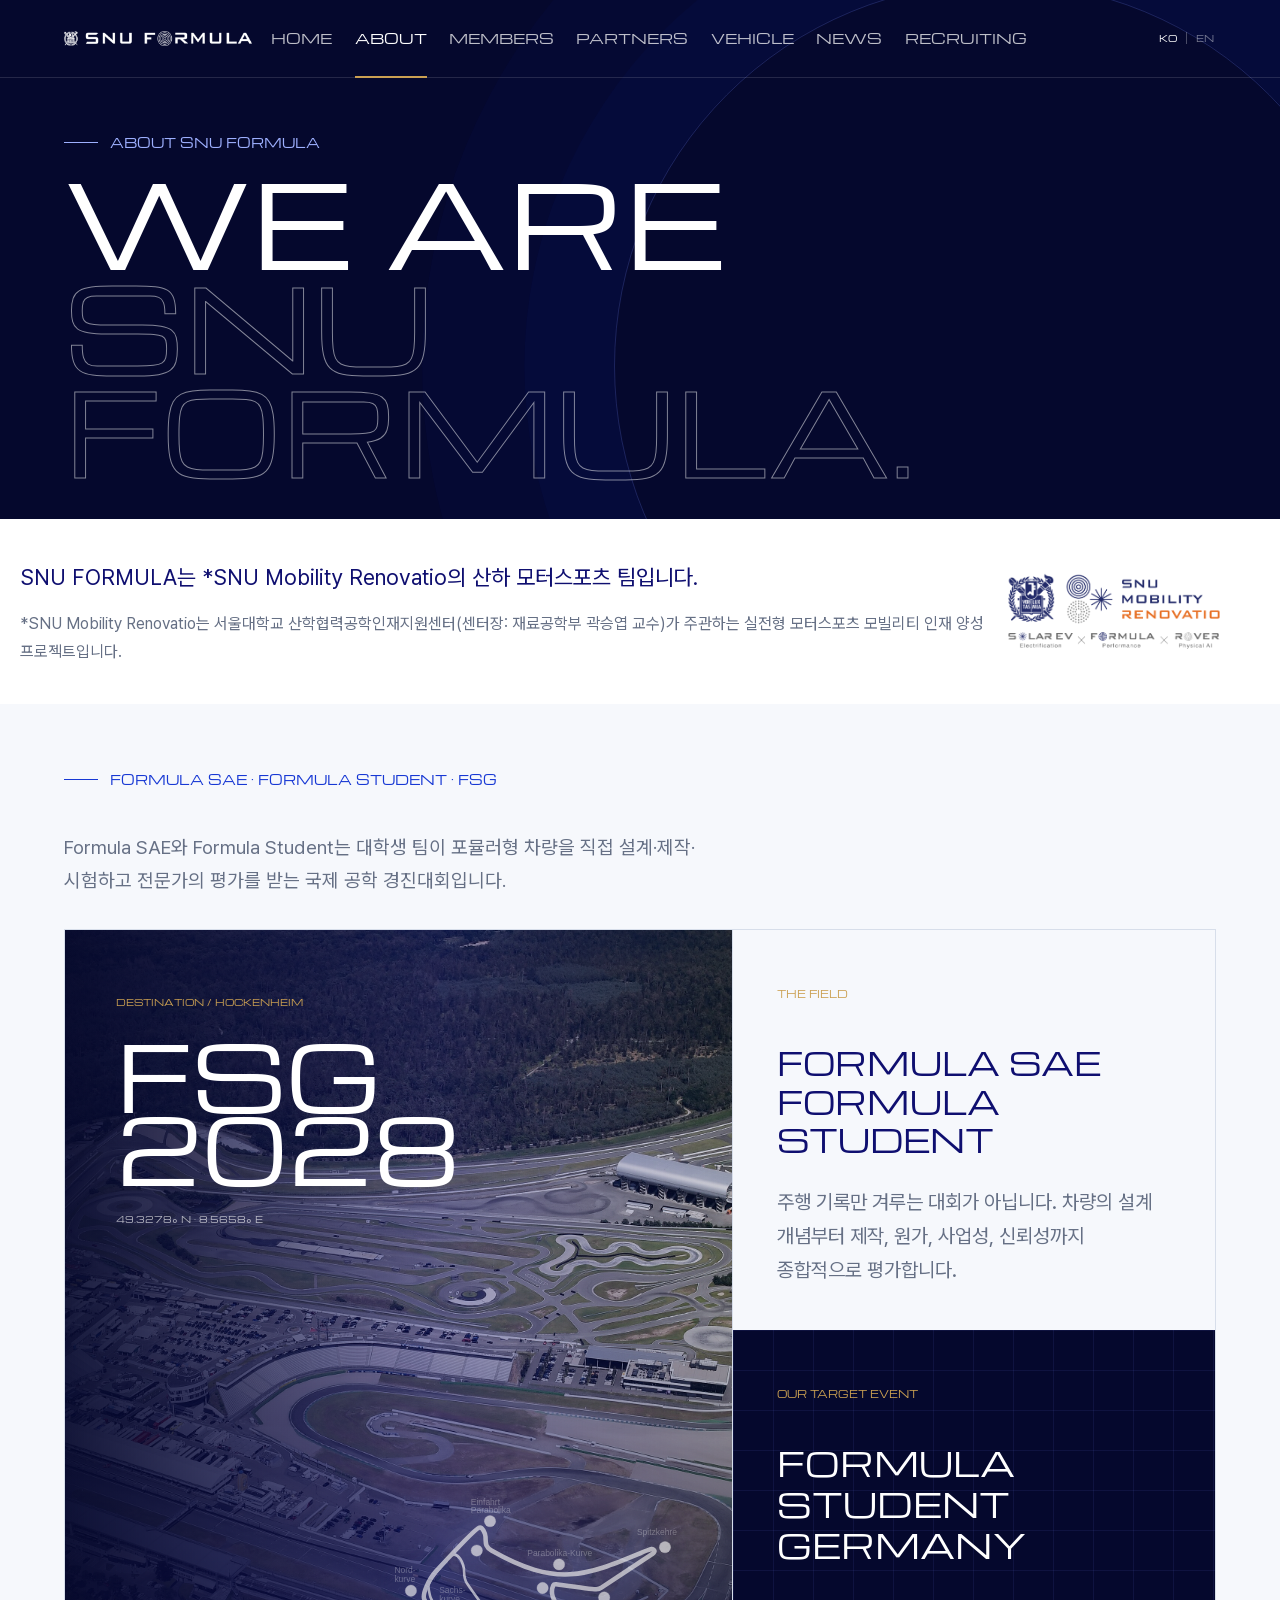
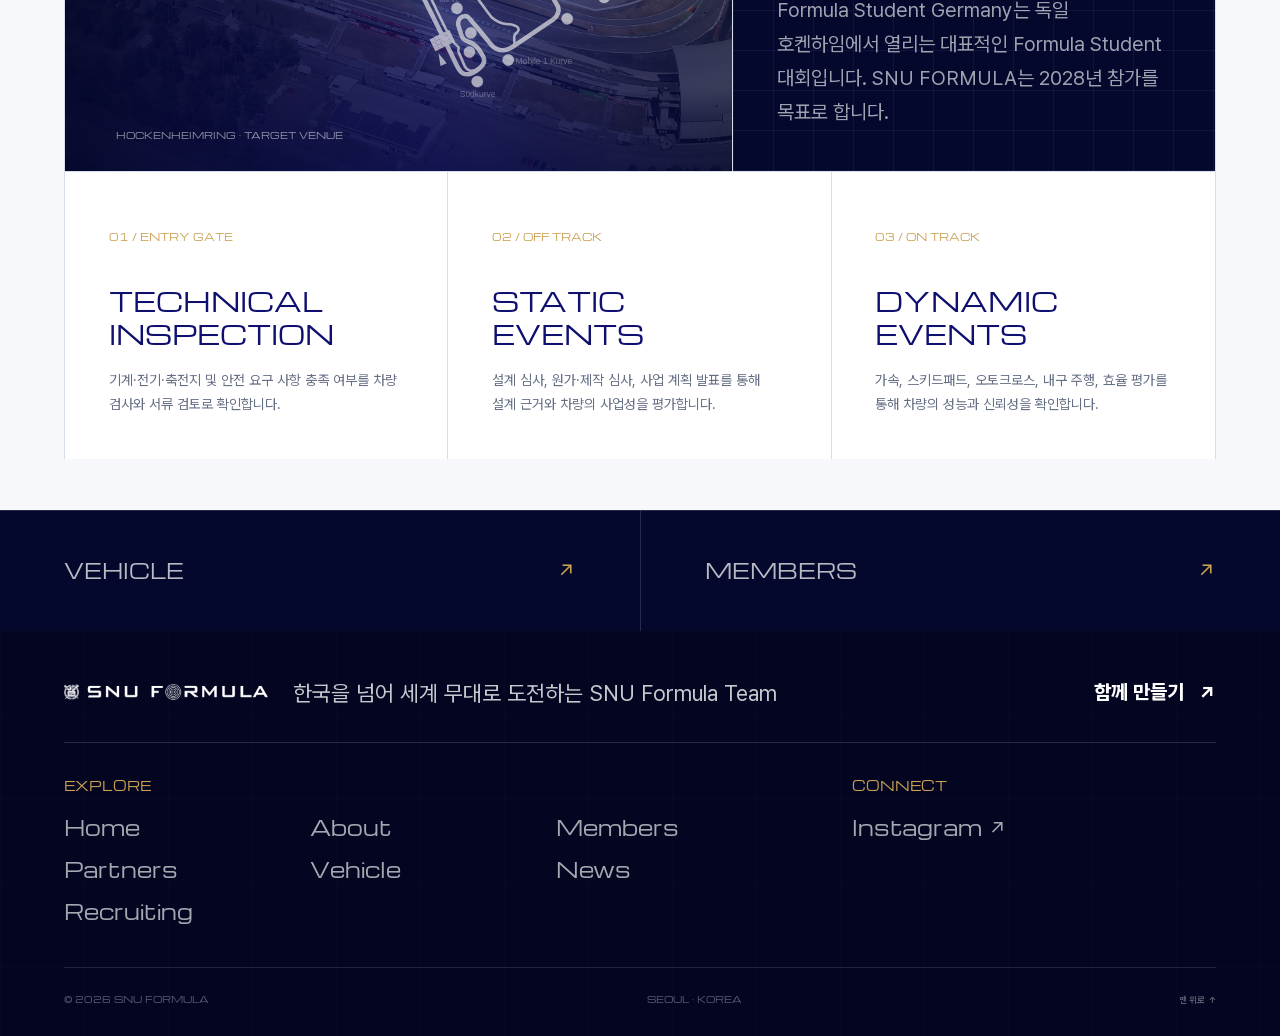
==== commit da23839d: "Unify Members navigation and tab names" ====
--- a/about/index.html
+++ b/about/index.html
@@ -137,6 +137,6 @@
       </nav>
     </main>
 
-    <script src="/assets/site.js?v=20261013-1" defer></script>
+    <script src="/assets/site.js?v=20261014-1" defer></script>
   </body>
 </html>
